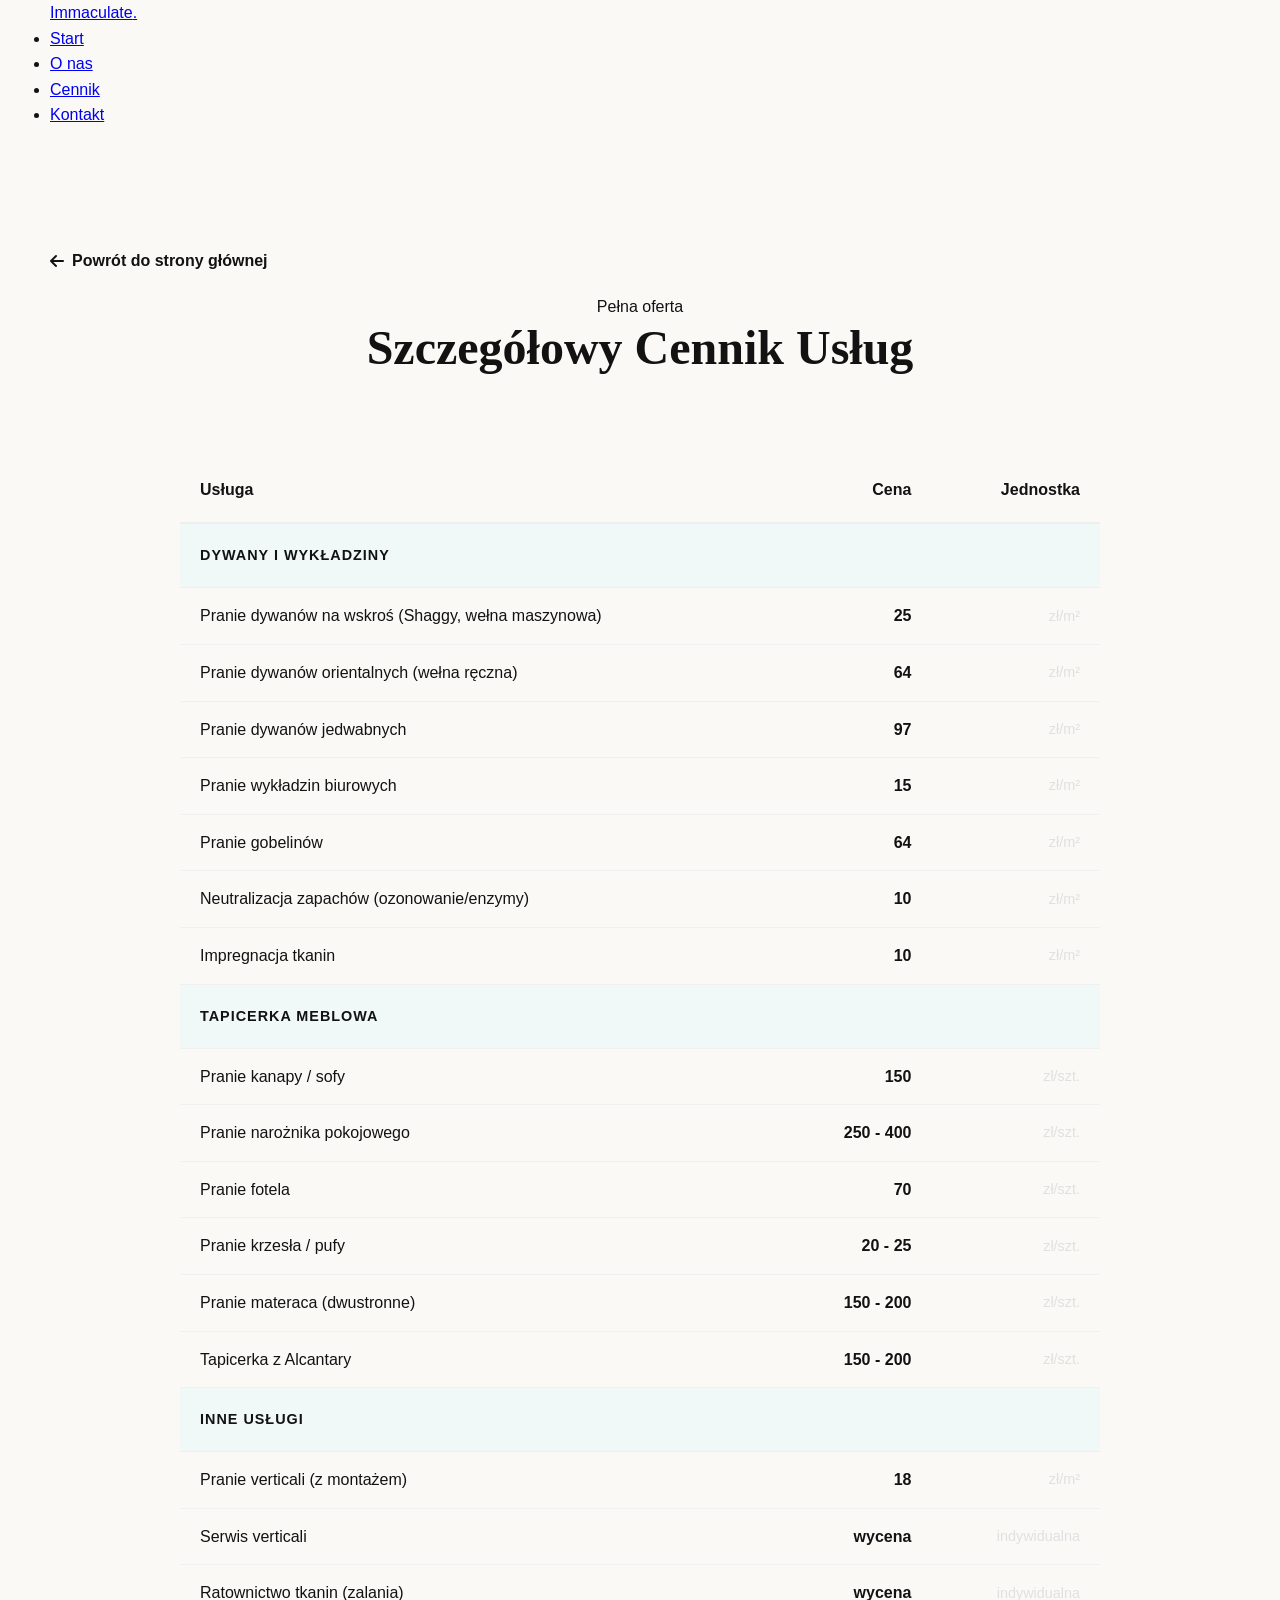
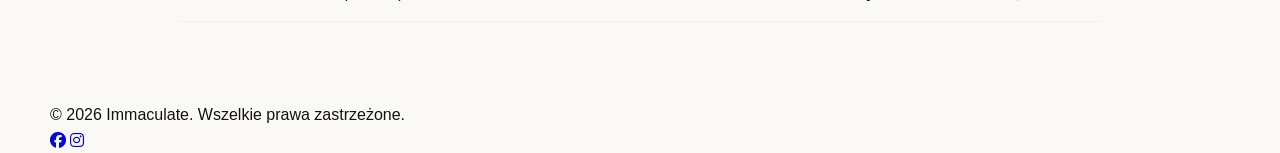
==== cennik.html @ 586873f5 "style: align detailed pricing page with develop3 aesthetic" ====
<!DOCTYPE html>
<html lang="pl">
<head>
    <meta charset="UTF-8">
    <meta name="viewport" content="width=device-width, initial-scale=1.0">
    <title>Szczegółowy Cennik | Immaculate</title>
    <link rel="preconnect" href="https://fonts.googleapis.com">
    <link rel="preconnect" href="https://fonts.gstatic.com" crossorigin>
    <link href="https://fonts.googleapis.com/css2?family=Inter:wght@300;400;600;700&display=swap" rel="stylesheet">
    <link rel="stylesheet" href="https://cdnjs.cloudflare.com/ajax/libs/font-awesome/6.4.0/css/all.min.css">
    <link rel="stylesheet" href="styles.css">
    <style>
        .pricing-page { padding-top: 120px; background: var(--light); min-height: 100vh; }
        .table-container { 
            background: var(--white); 
            border-radius: 20px; 
            padding: 40px; 
            margin: 40px auto; 
            box-shadow: var(--shadow);
            max-width: 1000px;
        }
        .price-table { width: 100%; border-collapse: collapse; }
        .price-table th { 
            text-align: left; 
            padding: 20px; 
            border-bottom: 2px solid #eee; 
            color: var(--secondary);
            font-weight: 700;
        }
        .price-table td { padding: 15px 20px; border-bottom: 1px solid #f0f0f0; }
        .category-row td { 
            background: #f0f9f8; 
            color: var(--primary); 
            font-weight: 700; 
            text-transform: uppercase; 
            letter-spacing: 1px;
            font-size: 0.9rem;
            padding: 20px;
        }
        .price-val { font-weight: 700; color: var(--secondary); text-align: right; }
        .price-unit { color: var(--text-light); font-size: 0.9rem; text-align: right; }
        
        .page-header { text-align: center; margin-bottom: 20px; }
        .back-link { 
            display: inline-flex; 
            align-items: center; 
            color: var(--primary); 
            text-decoration: none; 
            font-weight: 600; 
            margin-bottom: 20px;
            transition: var(--transition);
        }
        .back-link:hover { transform: translateX(-5px); }
        .back-link i { margin-right: 8px; }
    </style>
</head>
<body>
    <header>
        <nav class="navbar">
            <div class="container">
                <a href="index.html" class="logo">Immaculate<span>.</span></a>
                <ul class="nav-links">
                    <li><a href="index.html#home">Start</a></li>
                    <li><a href="index.html#about">O nas</a></li>
                    <li><a href="index.html#pricing">Cennik</a></li>
                    <li><a href="index.html#contact">Kontakt</a></li>
                </ul>
            </div>
        </nav>
    </header>

    <main class="pricing-page">
        <div class="container">
            <a href="index.html#pricing" class="back-link"><i class="fas fa-arrow-left"></i> Powrót do strony głównej</a>
            
            <div class="page-header">
                <span class="sub-title">Pełna oferta</span>
                <h2>Szczegółowy Cennik Usług</h2>
            </div>

            <div class="table-container">
                <table class="price-table">
                    <thead>
                        <tr>
                            <th>Usługa</th>
                            <th style="text-align: right;">Cena</th>
                            <th style="text-align: right;">Jednostka</th>
                        </tr>
                    </thead>
                    <tbody id="price-body">
                        <!-- Ładowane przez JS -->
                    </tbody>
                </table>
            </div>
        </div>
    </main>

    <footer>
        <div class="container">
            <p>&copy; 2026 Immaculate. Wszelkie prawa zastrzeżone.</p>
            <div class="socials">
                <a href="#"><i class="fab fa-facebook"></i></a>
                <a href="#"><i class="fab fa-instagram"></i></a>
            </div>
        </div>
    </footer>

    <script>
        async function loadPrices() {
            try {
                const response = await fetch('prices.txt');
                const data = await response.text();
                const lines = data.split('\n');
                const tbody = document.getElementById('price-body');
                
                lines.forEach(line => {
                    const trimmed = line.trim();
                    if (!trimmed) return;
                    
                    if (trimmed.startsWith('#')) {
                        const cat = trimmed.replace(/^#\s*(Kategorie:)?\s*/, '').trim();
                        const row = document.createElement('tr');
                        row.className = 'category-row';
                        row.innerHTML = `<td colspan="3">${cat}</td>`;
                        tbody.appendChild(row);
                    } else if (trimmed.includes('|')) {
                        const [service, price, unit] = trimmed.split('|').map(s => s.trim());
                        const row = document.createElement('tr');
                        row.innerHTML = `
                            <td>${service}</td>
                            <td class="price-val">${price}</td>
                            <td class="price-unit">${unit}</td>
                        `;
                        tbody.appendChild(row);
                    }
                });
            } catch (e) { console.error(e); }
        }
        document.addEventListener('DOMContentLoaded', loadPrices);
    </script>
</body>
</html>
---- styles.css ----
:root {
    --primary-dark: #121212;
    --accent-gold: #D4AF37;
    --accent-gold-hover: #F9E076;
    --cream: #FAF9F6;
    --text-light: #E0E0E0;
    --text-muted: #8E8E8E;
    --shadow-soft: 0 20px 40px rgba(0,0,0,0.2);
    --transition: all 0.5s cubic-bezier(0.4, 0, 0.2, 1);
}

* {
    margin: 0;
    padding: 0;
    box-sizing: border-box;
}

body {
    background-color: var(--cream);
    color: var(--primary-dark);
    font-family: 'Montserrat', sans-serif;
    line-height: 1.6;
    overflow-x: hidden;
}

h1, h2, h3, .brand-main, .section-tag {
    font-family: 'Cinzel', serif;
}

.container {
    max-width: 1400px;
    margin: 0 auto;
    padding: 0 50px;
}

/* Luxury Loader */
.luxury-loader {
    position: fixed;
    inset: 0;
    background: var(--primary-dark);
    z-index: 9999;
    display: flex;
    justify-content: center;
    align-items: center;
    transition: opacity 1s ease, visibility 1s;
}

.loader-content {
    text-align: center;
}

.loader-logo {
    color: var(--accent-gold);
    font-size: 2.5rem;
    margin-bottom: 20px;
    letter-spacing: 15px;
}

.loader-bar {
    width: 0;
    height: 1px;
    background: var(--accent-gold);
    animation: loading 1.5s forwards;
}

@keyframes loading {
    to { width: 100%; }
}

/* Header & Nav */
.main-header {
    position: fixed;
    top: 0;
    width: 100%;
    padding: 40px 0;
    z-index: 1000;
    transition: var(--transition);
}

.main-header.scrolled {
    padding: 20px 0;
    background: rgba(18, 18, 18, 0.95);
    backdrop-filter: blur(10px);
}

.main-header nav {
    display: flex;
    justify-content: space-between;
    align-items: center;
}

.brand {
    text-decoration: none;
    display: flex;
    flex-direction: column;
}

.brand-main {
    color: var(--accent-gold);
    font-size: 24px;
    font-weight: 700;
    letter-spacing: 2px;
}

.brand-main span {
    color: var(--text-light);
    margin: 0 5px;
}

.brand-sub {
    color: var(--text-muted);
    font-size: 10px;
    letter-spacing: 5px;
    text-transform: uppercase;
}

.nav-menu {
    display: flex;
    list-style: none;
    gap: 40px;
}

.nav-menu a {
    color: var(--text-light);
    text-decoration: none;
    font-size: 13px;
    text-transform: uppercase;
    letter-spacing: 2px;
    transition: var(--transition);
}

.nav-menu a:hover {
    color: var(--accent-gold);
}

/* Hero Luxury */
.hero-luxury {
    height: 100vh;
    display: flex;
    align-items: center;
    position: relative;
    overflow: hidden;
    background: var(--primary-dark);
}

.hero-video-bg {
    position: absolute;
    inset: 0;
    opacity: 0.4;
}

.hero-video-bg img {
    width: 100%;
    height: 100%;
    object-fit: cover;
}

.hero-content {
    position: relative;
    z-index: 2;
    color: var(--text-light);
}

.eyebrow {
    display: block;
    color: var(--accent-gold);
    text-transform: uppercase;
    letter-spacing: 6px;
    font-size: 12px;
    margin-bottom: 20px;
}

.hero-content h1 {
    font-size: clamp(40px, 8vw, 80px);
    line-height: 1.1;
    max-width: 900px;
    margin-bottom: 40px;
}

.hero-content p {
    font-size: 18px;
    max-width: 600px;
    color: var(--text-muted);
    margin-bottom: 50px;
}

.cta-group {
    display: flex;
    gap: 20px;
}

.btn {
    padding: 20px 40px;
    text-decoration: none;
    font-size: 12px;
    text-transform: uppercase;
    letter-spacing: 3px;
    font-weight: 600;
    transition: var(--transition);
    cursor: pointer;
}

.btn-luxury {
    background: var(--accent-gold);
    color: var(--primary-dark);
}

.btn-luxury:hover {
    background: var(--accent-gold-hover);
    transform: translateY(-5px);
}

.btn-ghost {
    border: 1px solid var(--text-light);
    color: var(--text-light);
}

.btn-ghost:hover {
    background: var(--text-light);
    color: var(--primary-dark);
}

/* Scroll Indicator */
.scroll-indicator {
    position: absolute;
    bottom: 50px;
    left: 50px;
    color: var(--text-muted);
    text-decoration: none;
    display: flex;
    flex-direction: column;
    align-items: center;
    gap: 15px;
}

.scroll-indicator .line {
    width: 1px;
    height: 80px;
    background: var(--accent-gold);
}

/* Legacy Section */
.legacy {
    padding: 150px 0;
}

.legacy-grid {
    display: grid;
    grid-template-columns: 1fr 1fr;
    gap: 100px;
    align-items: center;
}

.section-tag {
    color: var(--accent-gold);
    font-size: 14px;
    letter-spacing: 4px;
    display: block;
    margin-bottom: 20px;
}

h2 {
    font-size: 48px;
    margin-bottom: 30px;
    line-height: 1.2;
}

.signature {
    margin-top: 50px;
    display: flex;
    flex-direction: column;
}

.sign-text {
    font-family: 'Cinzel', serif;
    font-size: 24px;
    color: var(--accent-gold);
}

.sign-title {
    font-size: 12px;
    text-transform: uppercase;
    letter-spacing: 3px;
    color: var(--text-muted);
}

.visual-container {
    position: relative;
}

.visual-container img {
    width: 100%;
    border-radius: 2px;
}

.experience-year {
    position: absolute;
    bottom: -30px;
    right: -30px;
    background: var(--primary-dark);
    color: var(--accent-gold);
    padding: 40px;
    font-family: 'Cinzel', serif;
    font-size: 20px;
}

/* Atelier Section */
.atelier {
    background: var(--primary-dark);
    color: var(--text-light);
    padding: 150px 0;
}

.section-header-luxury {
    text-align: center;
    margin-bottom: 100px;
}

.section-header-luxury h2 {
    color: var(--text-light);
}

.services-luxury-grid {
    display: grid;
    grid-template-columns: repeat(auto-fit, minmax(300px, 1fr));
    gap: 50px;
}

.service-item {
    padding: 60px 40px;
    background: #1a1a1a;
    border: 1px solid rgba(212, 175, 55, 0.1);
    transition: var(--transition);
}

.service-item:hover {
    border-color: var(--accent-gold);
    transform: translateY(-15px);
}

.s-icon {
    font-size: 30px;
    color: var(--accent-gold);
    margin-bottom: 30px;
}

.service-item h3 {
    font-size: 22px;
    margin-bottom: 20px;
}

.service-item p {
    color: var(--text-muted);
    font-size: 15px;
}

/* Investment Section */
.investment {
    padding: 150px 0;
    background: var(--cream);
}

.investment-card {
    background: white;
    max-width: 900px;
    margin: 0 auto;
    padding: 100px;
    box-shadow: var(--shadow-soft);
}

.card-header {
    text-align: center;
    margin-bottom: 60px;
}

.investment-list {
    margin-bottom: 50px;
}

.list-item {
    display: flex;
    justify-content: space-between;
    padding: 25px 0;
    border-bottom: 1px solid #f0f0f0;
}

.list-item .value {
    color: var(--accent-gold);
    font-weight: 600;
}

.card-note {
    text-align: center;
    font-size: 12px;
    color: var(--text-muted);
}

/* Concierge Section */
.concierge {
    padding: 150px 0;
}

.concierge-wrapper {
    display: grid;
    grid-template-columns: 1fr 1.5fr;
    gap: 100px;
}

.contact-links {
    margin-top: 50px;
    display: flex;
    flex-direction: column;
    gap: 30px;
}

.c-link {
    text-decoration: none;
    color: var(--primary-dark);
    display: flex;
    align-items: center;
    gap: 20px;
    font-weight: 600;
}

.c-link i {
    color: var(--accent-gold);
}

.concierge-form {
    background: var(--primary-dark);
    padding: 80px;
    display: flex;
    flex-direction: column;
    gap: 30px;
}

.input-row {
    display: grid;
    grid-template-columns: 1fr 1fr;
    gap: 30px;
}

.concierge-form input, .concierge-form textarea {
    width: 100%;
    background: transparent;
    border: none;
    border-bottom: 1px solid rgba(255,255,255,0.1);
    padding: 15px 0;
    color: white;
    outline: none;
    font-family: inherit;
    transition: var(--transition);
}

.concierge-form input:focus, .concierge-form textarea:focus {
    border-color: var(--accent-gold);
}

/* Footer Luxury */
.footer-luxury {
    background: var(--primary-dark);
    color: var(--text-light);
    padding: 100px 0 50px;
}

.footer-top {
    display: flex;
    justify-content: space-between;
    align-items: center;
    padding-bottom: 50px;
    border-bottom: 1px solid rgba(255,255,255,0.05);
}

.footer-social a {
    color: var(--text-light);
    margin-left: 30px;
    font-size: 18px;
    transition: var(--transition);
}

.footer-social a:hover {
    color: var(--accent-gold);
}

.footer-bottom {
    padding-top: 50px;
    display: flex;
    justify-content: space-between;
    font-size: 12px;
    color: var(--text-muted);
}

.footer-legal a {
    color: var(--text-muted);
    text-decoration: none;
    margin-left: 20px;
}

/* Mobile Responsive */
@media (max-width: 992px) {
    .container { padding: 0 30px; }
    .legacy-grid, .concierge-wrapper { grid-template-columns: 1fr; gap: 60px; }
    .nav-menu { display: none; }
    .hero-content h1 { font-size: 50px; }
    .investment-card { padding: 50px; }
    .concierge-form { padding: 40px; }
    .input-row { grid-template-columns: 1fr; }
}
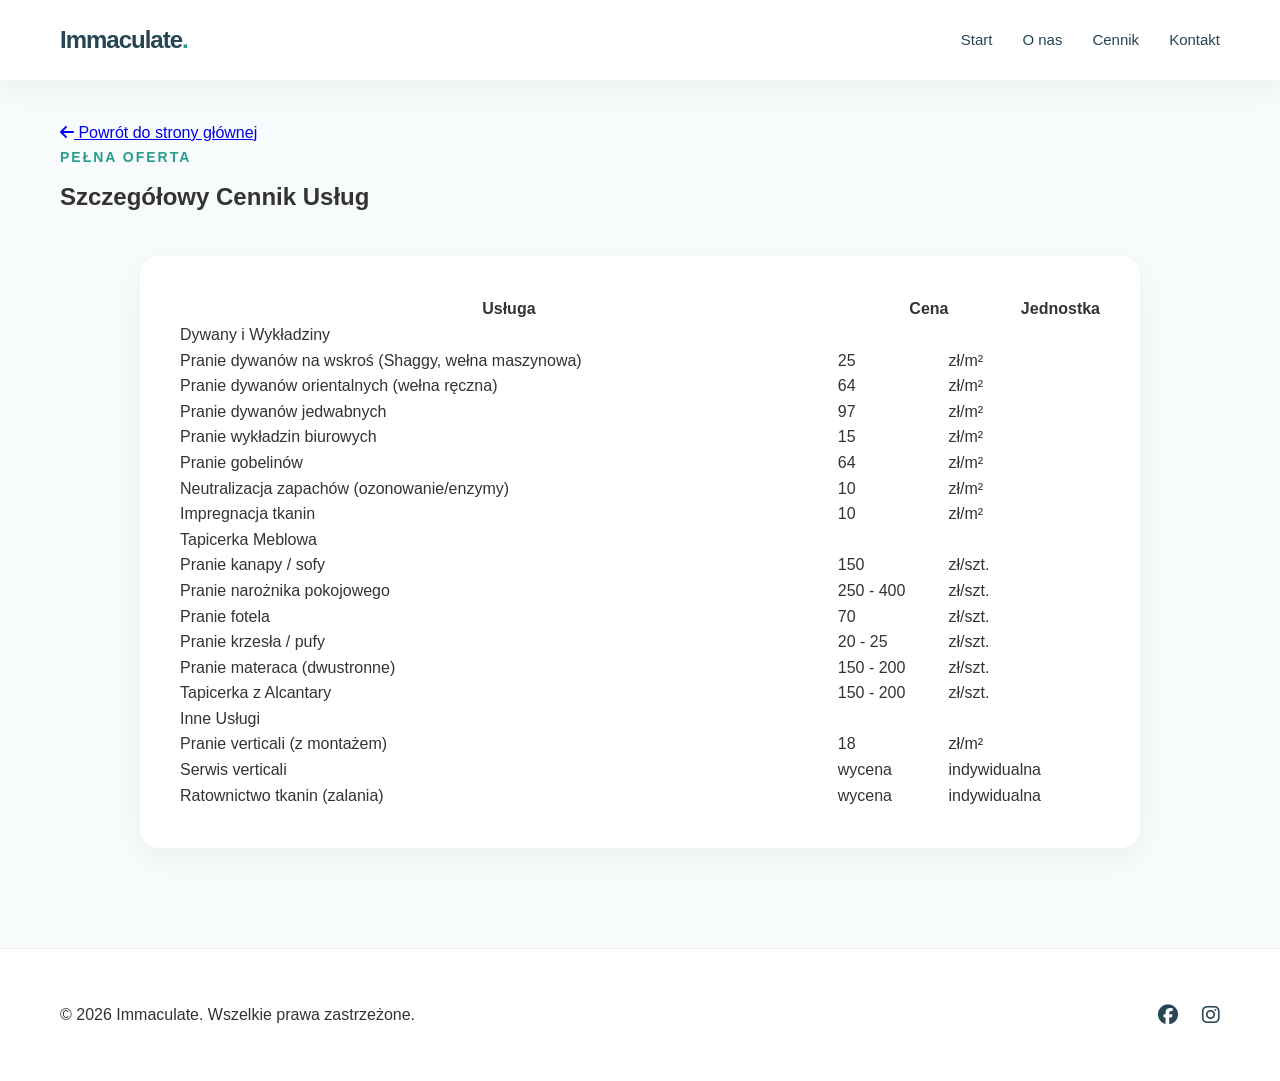
==== commit db68c393: "feat: improve responsiveness and mobile navigation" ====
--- a/cennik.html
+++ b/cennik.html
@@ -9,92 +9,77 @@
     <link href="https://fonts.googleapis.com/css2?family=Inter:wght@300;400;600;700&display=swap" rel="stylesheet">
     <link rel="stylesheet" href="https://cdnjs.cloudflare.com/ajax/libs/font-awesome/6.4.0/css/all.min.css">
     <link rel="stylesheet" href="styles.css">
-    <style>
-        .pricing-page { padding-top: 120px; background: var(--light); min-height: 100vh; }
-        .table-container { 
-            background: var(--white); 
-            border-radius: 20px; 
-            padding: 40px; 
-            margin: 40px auto; 
-            box-shadow: var(--shadow);
-            max-width: 1000px;
-        }
-        .price-table { width: 100%; border-collapse: collapse; }
-        .price-table th { 
-            text-align: left; 
-            padding: 20px; 
-            border-bottom: 2px solid #eee; 
-            color: var(--secondary);
-            font-weight: 700;
-        }
-        .price-table td { padding: 15px 20px; border-bottom: 1px solid #f0f0f0; }
-        .category-row td { 
-            background: #f0f9f8; 
-            color: var(--primary); 
-            font-weight: 700; 
-            text-transform: uppercase; 
-            letter-spacing: 1px;
-            font-size: 0.9rem;
-            padding: 20px;
-        }
-        .price-val { font-weight: 700; color: var(--secondary); text-align: right; }
-        .price-unit { color: var(--text-light); font-size: 0.9rem; text-align: right; }
-        
-        .page-header { text-align: center; margin-bottom: 20px; }
-        .back-link { 
-            display: inline-flex; 
-            align-items: center; 
-            color: var(--primary); 
-            text-decoration: none; 
-            font-weight: 600; 
-            margin-bottom: 20px;
-            transition: var(--transition);
-        }
-        .back-link:hover { transform: translateX(-5px); }
-        .back-link i { margin-right: 8px; }
-    </style>
-</head>
-<body>
-    <header>
-        <nav class="navbar">
+        <style>
+            .pricing-page { padding-top: 120px; background: var(--light); min-height: 100vh; padding-bottom: 60px; }
+            .table-container { 
+                background: var(--white); 
+                border-radius: 20px; 
+                padding: 40px; 
+                margin: 40px auto; 
+                box-shadow: var(--shadow);
+                max-width: 1000px;
+                overflow: hidden;
+            }
+            .table-responsive {
+                overflow-x: auto;
+                -webkit-overflow-scrolling: touch;
+            }
+            .price-table { width: 100%; border-collapse: collapse; min-width: 500px; }
+            
+            @media (max-width: 768px) {
+                .table-container { padding: 20px 15px; border-radius: 15px; }
+                .pricing-page { padding-top: 100px; }
+                .page-header h2 { font-size: 24px; }
+            }
+        </style>
+    </head>
+    <body>
+        <header>
+            <nav class="navbar">
+                <div class="container">
+                    <a href="index.html" class="logo">Immaculate<span>.</span></a>
+                    <ul class="nav-links">
+                        <li><a href="index.html#home">Start</a></li>
+                        <li><a href="index.html#about">O nas</a></li>
+                        <li><a href="index.html#pricing">Cennik</a></li>
+                        <li><a href="index.html#contact">Kontakt</a></li>
+                    </ul>
+                    <div class="burger">
+                        <div class="line1"></div>
+                        <div class="line2"></div>
+                        <div class="line3"></div>
+                    </div>
+                </div>
+            </nav>
+        </header>
+    
+        <main class="pricing-page">
             <div class="container">
-                <a href="index.html" class="logo">Immaculate<span>.</span></a>
-                <ul class="nav-links">
-                    <li><a href="index.html#home">Start</a></li>
-                    <li><a href="index.html#about">O nas</a></li>
-                    <li><a href="index.html#pricing">Cennik</a></li>
-                    <li><a href="index.html#contact">Kontakt</a></li>
-                </ul>
+                <a href="index.html#pricing" class="back-link"><i class="fas fa-arrow-left"></i> Powrót do strony głównej</a>
+                
+                <div class="page-header">
+                    <span class="sub-title">Pełna oferta</span>
+                    <h2>Szczegółowy Cennik Usług</h2>
+                </div>
+    
+                <div class="table-container">
+                    <div class="table-responsive">
+                        <table class="price-table">
+                            <thead>
+                                <tr>
+                                    <th>Usługa</th>
+                                    <th style="text-align: right;">Cena</th>
+                                    <th style="text-align: right;">Jednostka</th>
+                                </tr>
+                            </thead>
+                            <tbody id="price-body">
+                                <!-- Ładowane przez JS -->
+                            </tbody>
+                        </table>
+                    </div>
+                </div>
             </div>
-        </nav>
-    </header>
-
-    <main class="pricing-page">
-        <div class="container">
-            <a href="index.html#pricing" class="back-link"><i class="fas fa-arrow-left"></i> Powrót do strony głównej</a>
-            
-            <div class="page-header">
-                <span class="sub-title">Pełna oferta</span>
-                <h2>Szczegółowy Cennik Usług</h2>
-            </div>
-
-            <div class="table-container">
-                <table class="price-table">
-                    <thead>
-                        <tr>
-                            <th>Usługa</th>
-                            <th style="text-align: right;">Cena</th>
-                            <th style="text-align: right;">Jednostka</th>
-                        </tr>
-                    </thead>
-                    <tbody id="price-body">
-                        <!-- Ładowane przez JS -->
-                    </tbody>
-                </table>
-            </div>
-        </div>
-    </main>
-
+        </main>
     <footer>
         <div class="container">
             <p>&copy; 2026 Immaculate. Wszelkie prawa zastrzeżone.</p>
--- a/styles.css
+++ b/styles.css
@@ -1,12 +1,14 @@
 :root {
-    --primary-dark: #121212;
-    --accent-gold: #D4AF37;
-    --accent-gold-hover: #F9E076;
-    --cream: #FAF9F6;
-    --text-light: #E0E0E0;
-    --text-muted: #8E8E8E;
-    --shadow-soft: 0 20px 40px rgba(0,0,0,0.2);
-    --transition: all 0.5s cubic-bezier(0.4, 0, 0.2, 1);
+    --primary: #2A9D8F;
+    --primary-dark: #21867a;
+    --secondary: #264653;
+    --accent: #E9C46A;
+    --light: #f8fbfb;
+    --white: #ffffff;
+    --text: #333333;
+    --text-light: #666666;
+    --shadow: 0 10px 30px rgba(0,0,0,0.05);
+    --transition: all 0.3s ease;
 }
 
 * {
@@ -15,494 +17,477 @@
     box-sizing: border-box;
 }
 
+html {
+    scroll-behavior: smooth;
+}
+
 body {
-    background-color: var(--cream);
-    color: var(--primary-dark);
-    font-family: 'Montserrat', sans-serif;
+    font-family: 'Inter', sans-serif;
     line-height: 1.6;
+    color: var(--text);
+    background-color: var(--white);
     overflow-x: hidden;
 }
 
-h1, h2, h3, .brand-main, .section-tag {
-    font-family: 'Cinzel', serif;
-}
-
 .container {
-    max-width: 1400px;
+    max-width: 1200px;
     margin: 0 auto;
-    padding: 0 50px;
-}
-
-/* Luxury Loader */
-.luxury-loader {
+    padding: 0 20px;
+}
+
+/* Navbar */
+header {
+    background: var(--white);
+    box-shadow: var(--shadow);
     position: fixed;
-    inset: 0;
-    background: var(--primary-dark);
-    z-index: 9999;
-    display: flex;
-    justify-content: center;
-    align-items: center;
-    transition: opacity 1s ease, visibility 1s;
-}
-
-.loader-content {
-    text-align: center;
-}
-
-.loader-logo {
-    color: var(--accent-gold);
-    font-size: 2.5rem;
-    margin-bottom: 20px;
-    letter-spacing: 15px;
-}
-
-.loader-bar {
-    width: 0;
-    height: 1px;
-    background: var(--accent-gold);
-    animation: loading 1.5s forwards;
-}
-
-@keyframes loading {
-    to { width: 100%; }
-}
-
-/* Header & Nav */
-.main-header {
-    position: fixed;
+    width: 100%;
     top: 0;
+    z-index: 1000;
+}
+
+.navbar {
+    height: 80px;
+    display: flex;
+    align-items: center;
+}
+
+.navbar .container {
+    display: flex;
+    justify-content: space-between;
+    align-items: center;
     width: 100%;
-    padding: 40px 0;
-    z-index: 1000;
-    transition: var(--transition);
-}
-
-.main-header.scrolled {
-    padding: 20px 0;
-    background: rgba(18, 18, 18, 0.95);
-    backdrop-filter: blur(10px);
-}
-
-.main-header nav {
-    display: flex;
-    justify-content: space-between;
-    align-items: center;
-}
-
-.brand {
-    text-decoration: none;
-    display: flex;
-    flex-direction: column;
-}
-
-.brand-main {
-    color: var(--accent-gold);
+}
+
+.logo {
     font-size: 24px;
     font-weight: 700;
-    letter-spacing: 2px;
-}
-
-.brand-main span {
+    color: var(--secondary);
+    text-decoration: none;
+    letter-spacing: -1px;
+}
+
+.logo span {
+    color: var(--primary);
+}
+
+.nav-links {
+    display: flex;
+    list-style: none;
+}
+
+.nav-links li {
+    margin-left: 30px;
+}
+
+.nav-links a {
+    text-decoration: none;
+    color: var(--secondary);
+    font-weight: 500;
+    font-size: 15px;
+    transition: var(--transition);
+}
+
+.nav-links a:hover {
+    color: var(--primary);
+}
+
+.burger {
+    display: none;
+    cursor: pointer;
+}
+
+.burger div {
+    width: 25px;
+    height: 3px;
+    background-color: var(--secondary);
+    margin: 5px;
+    transition: all 0.3s ease;
+}
+
+/* Hero Section */
+.hero {
+    padding: 160px 0 100px;
+    background: linear-gradient(135deg, #f0f9f8 0%, #ffffff 100%);
+}
+
+.hero .container {
+    display: grid;
+    grid-template-columns: 1.2fr 1fr;
+    gap: 50px;
+    align-items: center;
+}
+
+.hero-content h1 {
+    font-size: 48px;
+    line-height: 1.2;
+    margin-bottom: 20px;
+    color: var(--secondary);
+}
+
+.hero-content p {
+    font-size: 18px;
     color: var(--text-light);
-    margin: 0 5px;
-}
-
-.brand-sub {
-    color: var(--text-muted);
-    font-size: 10px;
-    letter-spacing: 5px;
-    text-transform: uppercase;
-}
-
-.nav-menu {
-    display: flex;
-    list-style: none;
-    gap: 40px;
-}
-
-.nav-menu a {
-    color: var(--text-light);
+    margin-bottom: 35px;
+}
+
+.hero-btns {
+    display: flex;
+    gap: 15px;
+}
+
+.btn {
+    display: inline-block;
+    padding: 14px 30px;
+    border-radius: 50px;
     text-decoration: none;
-    font-size: 13px;
+    font-weight: 600;
+    font-size: 16px;
+    transition: var(--transition);
+    cursor: pointer;
+    border: none;
+}
+
+.btn-primary {
+    background: var(--primary);
+    color: var(--white);
+}
+
+.btn-primary:hover {
+    background: var(--primary-dark);
+    transform: translateY(-3px);
+    box-shadow: 0 5px 15px rgba(42, 157, 143, 0.3);
+}
+
+.btn-secondary {
+    background: var(--white);
+    color: var(--secondary);
+    border: 2px solid var(--secondary);
+}
+
+.btn-secondary:hover {
+    background: var(--secondary);
+    color: var(--white);
+}
+
+.hero-image img {
+    width: 100%;
+    border-radius: 20px;
+    box-shadow: 20px 20px 60px rgba(0,0,0,0.1);
+}
+
+/* Common Section Styles */
+section {
+    padding: 100px 0;
+}
+
+.sub-title {
+    display: block;
+    color: var(--primary);
+    font-weight: 700;
     text-transform: uppercase;
     letter-spacing: 2px;
+    font-size: 14px;
+    margin-bottom: 10px;
+}
+
+/* About Section */
+.about {
+    background: var(--white);
+}
+
+.about-grid {
+    display: grid;
+    grid-template-columns: 1.5fr 1fr;
+    gap: 80px;
+    align-items: center;
+}
+
+.about-text h2 {
+    font-size: 36px;
+    margin-bottom: 20px;
+    color: var(--secondary);
+}
+
+.features {
+    list-style: none;
+    margin-top: 30px;
+}
+
+.features li {
+    margin-bottom: 15px;
+    display: flex;
+    align-items: center;
+    font-weight: 500;
+}
+
+.features i {
+    color: var(--primary);
+    margin-right: 12px;
+    font-size: 18px;
+}
+
+.about-stats {
+    display: flex;
+    flex-direction: column;
+    gap: 20px;
+}
+
+.stat-card {
+    background: var(--light);
+    padding: 40px;
+    border-radius: 20px;
+    text-align: center;
+}
+
+.stat-card h3 {
+    font-size: 40px;
+    color: var(--primary);
+    margin-bottom: 5px;
+}
+
+/* Pricing Section */
+.pricing {
+    background: var(--light);
+}
+
+.section-header {
+    text-align: center;
+    margin-bottom: 60px;
+}
+
+.section-header h2 {
+    font-size: 36px;
+    color: var(--secondary);
+}
+
+.price-grid {
+    display: grid;
+    grid-template-columns: repeat(auto-fit, minmax(300px, 1fr));
+    gap: 30px;
+}
+
+.price-card {
+    background: var(--white);
+    padding: 50px 40px;
+    border-radius: 20px;
+    text-align: center;
     transition: var(--transition);
-}
-
-.nav-menu a:hover {
-    color: var(--accent-gold);
-}
-
-/* Hero Luxury */
-.hero-luxury {
-    height: 100vh;
-    display: flex;
-    align-items: center;
+    border: 1px solid rgba(0,0,0,0.05);
+}
+
+.price-card:hover {
+    transform: translateY(-10px);
+    box-shadow: var(--shadow);
+}
+
+.price-card i {
+    font-size: 40px;
+    color: var(--primary);
+    margin-bottom: 20px;
+}
+
+.price-card h3 {
+    margin-bottom: 15px;
+    color: var(--secondary);
+}
+
+.price-card .price {
+    font-size: 32px;
+    font-weight: 700;
+    color: var(--secondary);
+    margin-bottom: 25px;
+}
+
+.price-card .price span {
+    font-size: 16px;
+    font-weight: 400;
+    color: var(--text-light);
+}
+
+.price-card ul {
+    list-style: none;
+    color: var(--text-light);
+}
+
+.price-card li {
+    margin-bottom: 10px;
+}
+
+.price-card.featured {
+    border: 2px solid var(--primary);
     position: relative;
     overflow: hidden;
-    background: var(--primary-dark);
-}
-
-.hero-video-bg {
+}
+
+.price-card.featured::after {
+    content: "Polecane";
     position: absolute;
-    inset: 0;
-    opacity: 0.4;
-}
-
-.hero-video-bg img {
+    top: 20px;
+    right: -35px;
+    background: var(--primary);
+    color: var(--white);
+    padding: 5px 40px;
+    transform: rotate(45deg);
+    font-size: 12px;
+    font-weight: 700;
+}
+
+/* Contact Section */
+.contact-box {
+    display: grid;
+    grid-template-columns: 1fr 1.2fr;
+    background: var(--white);
+    border-radius: 30px;
+    overflow: hidden;
+    box-shadow: var(--shadow);
+}
+
+.contact-info {
+    background: var(--secondary);
+    color: var(--white);
+    padding: 60px;
+}
+
+.contact-info h2 {
+    margin-bottom: 20px;
+}
+
+.contact-details {
+    margin-top: 40px;
+}
+
+.contact-details .item {
+    display: flex;
+    align-items: center;
+    margin-bottom: 25px;
+}
+
+.contact-details i {
+    width: 40px;
+    height: 40px;
+    background: rgba(255,255,255,0.1);
+    display: flex;
+    align-items: center;
+    justify-content: center;
+    border-radius: 50%;
+    margin-right: 15px;
+    color: var(--primary);
+}
+
+.contact-form {
+    padding: 60px;
+}
+
+.contact-form input, 
+.contact-form textarea {
     width: 100%;
-    height: 100%;
-    object-fit: cover;
-}
-
-.hero-content {
-    position: relative;
-    z-index: 2;
-    color: var(--text-light);
-}
-
-.eyebrow {
-    display: block;
-    color: var(--accent-gold);
-    text-transform: uppercase;
-    letter-spacing: 6px;
-    font-size: 12px;
+    padding: 15px;
     margin-bottom: 20px;
-}
-
-.hero-content h1 {
-    font-size: clamp(40px, 8vw, 80px);
-    line-height: 1.1;
-    max-width: 900px;
-    margin-bottom: 40px;
-}
-
-.hero-content p {
-    font-size: 18px;
-    max-width: 600px;
-    color: var(--text-muted);
-    margin-bottom: 50px;
-}
-
-.cta-group {
-    display: flex;
-    gap: 20px;
-}
-
-.btn {
-    padding: 20px 40px;
-    text-decoration: none;
-    font-size: 12px;
-    text-transform: uppercase;
-    letter-spacing: 3px;
-    font-weight: 600;
+    border: 1px solid #ddd;
+    border-radius: 10px;
+    font-family: inherit;
+    outline: none;
+}
+
+.contact-form input:focus, 
+.contact-form textarea:focus {
+    border-color: var(--primary);
+}
+
+/* Footer */
+footer {
+    padding: 50px 0;
+    background: var(--white);
+    border-top: 1px solid #eee;
+}
+
+footer .container {
+    display: flex;
+    justify-content: space-between;
+    align-items: center;
+}
+
+.socials a {
+    color: var(--secondary);
+    font-size: 20px;
+    margin-left: 20px;
     transition: var(--transition);
-    cursor: pointer;
-}
-
-.btn-luxury {
-    background: var(--accent-gold);
-    color: var(--primary-dark);
-}
-
-.btn-luxury:hover {
-    background: var(--accent-gold-hover);
-    transform: translateY(-5px);
-}
-
-.btn-ghost {
-    border: 1px solid var(--text-light);
-    color: var(--text-light);
-}
-
-.btn-ghost:hover {
-    background: var(--text-light);
-    color: var(--primary-dark);
-}
-
-/* Scroll Indicator */
-.scroll-indicator {
-    position: absolute;
-    bottom: 50px;
-    left: 50px;
-    color: var(--text-muted);
-    text-decoration: none;
-    display: flex;
-    flex-direction: column;
-    align-items: center;
-    gap: 15px;
-}
-
-.scroll-indicator .line {
-    width: 1px;
-    height: 80px;
-    background: var(--accent-gold);
-}
-
-/* Legacy Section */
-.legacy {
-    padding: 150px 0;
-}
-
-.legacy-grid {
-    display: grid;
-    grid-template-columns: 1fr 1fr;
-    gap: 100px;
-    align-items: center;
-}
-
-.section-tag {
-    color: var(--accent-gold);
-    font-size: 14px;
-    letter-spacing: 4px;
-    display: block;
-    margin-bottom: 20px;
-}
-
-h2 {
-    font-size: 48px;
-    margin-bottom: 30px;
-    line-height: 1.2;
-}
-
-.signature {
-    margin-top: 50px;
-    display: flex;
-    flex-direction: column;
-}
-
-.sign-text {
-    font-family: 'Cinzel', serif;
-    font-size: 24px;
-    color: var(--accent-gold);
-}
-
-.sign-title {
-    font-size: 12px;
-    text-transform: uppercase;
-    letter-spacing: 3px;
-    color: var(--text-muted);
-}
-
-.visual-container {
-    position: relative;
-}
-
-.visual-container img {
-    width: 100%;
-    border-radius: 2px;
-}
-
-.experience-year {
-    position: absolute;
-    bottom: -30px;
-    right: -30px;
-    background: var(--primary-dark);
-    color: var(--accent-gold);
-    padding: 40px;
-    font-family: 'Cinzel', serif;
-    font-size: 20px;
-}
-
-/* Atelier Section */
-.atelier {
-    background: var(--primary-dark);
-    color: var(--text-light);
-    padding: 150px 0;
-}
-
-.section-header-luxury {
-    text-align: center;
-    margin-bottom: 100px;
-}
-
-.section-header-luxury h2 {
-    color: var(--text-light);
-}
-
-.services-luxury-grid {
-    display: grid;
-    grid-template-columns: repeat(auto-fit, minmax(300px, 1fr));
-    gap: 50px;
-}
-
-.service-item {
-    padding: 60px 40px;
-    background: #1a1a1a;
-    border: 1px solid rgba(212, 175, 55, 0.1);
-    transition: var(--transition);
-}
-
-.service-item:hover {
-    border-color: var(--accent-gold);
-    transform: translateY(-15px);
-}
-
-.s-icon {
-    font-size: 30px;
-    color: var(--accent-gold);
-    margin-bottom: 30px;
-}
-
-.service-item h3 {
-    font-size: 22px;
-    margin-bottom: 20px;
-}
-
-.service-item p {
-    color: var(--text-muted);
-    font-size: 15px;
-}
-
-/* Investment Section */
-.investment {
-    padding: 150px 0;
-    background: var(--cream);
-}
-
-.investment-card {
-    background: white;
-    max-width: 900px;
-    margin: 0 auto;
-    padding: 100px;
-    box-shadow: var(--shadow-soft);
-}
-
-.card-header {
-    text-align: center;
-    margin-bottom: 60px;
-}
-
-.investment-list {
-    margin-bottom: 50px;
-}
-
-.list-item {
-    display: flex;
-    justify-content: space-between;
-    padding: 25px 0;
-    border-bottom: 1px solid #f0f0f0;
-}
-
-.list-item .value {
-    color: var(--accent-gold);
-    font-weight: 600;
-}
-
-.card-note {
-    text-align: center;
-    font-size: 12px;
-    color: var(--text-muted);
-}
-
-/* Concierge Section */
-.concierge {
-    padding: 150px 0;
-}
-
-.concierge-wrapper {
-    display: grid;
-    grid-template-columns: 1fr 1.5fr;
-    gap: 100px;
-}
-
-.contact-links {
-    margin-top: 50px;
-    display: flex;
-    flex-direction: column;
-    gap: 30px;
-}
-
-.c-link {
-    text-decoration: none;
-    color: var(--primary-dark);
-    display: flex;
-    align-items: center;
-    gap: 20px;
-    font-weight: 600;
-}
-
-.c-link i {
-    color: var(--accent-gold);
-}
-
-.concierge-form {
-    background: var(--primary-dark);
-    padding: 80px;
-    display: flex;
-    flex-direction: column;
-    gap: 30px;
-}
-
-.input-row {
-    display: grid;
-    grid-template-columns: 1fr 1fr;
-    gap: 30px;
-}
-
-.concierge-form input, .concierge-form textarea {
-    width: 100%;
-    background: transparent;
-    border: none;
-    border-bottom: 1px solid rgba(255,255,255,0.1);
-    padding: 15px 0;
-    color: white;
-    outline: none;
-    font-family: inherit;
-    transition: var(--transition);
-}
-
-.concierge-form input:focus, .concierge-form textarea:focus {
-    border-color: var(--accent-gold);
-}
-
-/* Footer Luxury */
-.footer-luxury {
-    background: var(--primary-dark);
-    color: var(--text-light);
-    padding: 100px 0 50px;
-}
-
-.footer-top {
-    display: flex;
-    justify-content: space-between;
-    align-items: center;
-    padding-bottom: 50px;
-    border-bottom: 1px solid rgba(255,255,255,0.05);
-}
-
-.footer-social a {
-    color: var(--text-light);
-    margin-left: 30px;
-    font-size: 18px;
-    transition: var(--transition);
-}
-
-.footer-social a:hover {
-    color: var(--accent-gold);
-}
-
-.footer-bottom {
-    padding-top: 50px;
-    display: flex;
-    justify-content: space-between;
-    font-size: 12px;
-    color: var(--text-muted);
-}
-
-.footer-legal a {
-    color: var(--text-muted);
-    text-decoration: none;
-    margin-left: 20px;
-}
-
-/* Mobile Responsive */
+}
+
+.socials a:hover {
+    color: var(--primary);
+}
+
+/* Responsive */
 @media (max-width: 992px) {
-    .container { padding: 0 30px; }
-    .legacy-grid, .concierge-wrapper { grid-template-columns: 1fr; gap: 60px; }
-    .nav-menu { display: none; }
-    .hero-content h1 { font-size: 50px; }
-    .investment-card { padding: 50px; }
-    .concierge-form { padding: 40px; }
-    .input-row { grid-template-columns: 1fr; }
-}
+    .hero .container, 
+    .about-grid, 
+    .contact-box {
+        grid-template-columns: 1fr;
+    }
+    
+    .hero-image {
+        order: -1;
+    }
+    
+    .hero-content h1 {
+        font-size: 36px;
+    }
+    
+    .about-grid {
+        gap: 40px;
+    }
+}
+
+/* Burger Animation */
+.burger.toggle .line1 {
+    transform: rotate(-45deg) translate(-5px, 6px);
+}
+.burger.toggle .line2 {
+    opacity: 0;
+}
+.burger.toggle .line3 {
+    transform: rotate(45deg) translate(-5px, -6px);
+}
+
+/* Responsive Utilities */
+@media (max-width: 1200px) {
+    .container { max-width: 95%; }
+}
+
+@media (max-width: 992px) {
+    .hero { padding: 120px 0 60px; }
+    .hero-content h1 { font-size: 38px; }
+    .about-grid { gap: 40px; }
+    .contact-box { grid-template-columns: 1fr; }
+}
+
+@media (max-width: 768px) {
+    .hero-content { text-align: center; }
+    .hero-btns { justify-content: center; }
+    .section-header h2 { font-size: 28px; }
+    .about-text h2 { font-size: 28px; }
+    .stat-card { padding: 30px 20px; }
+    .contact-info, .contact-form { padding: 30px 20px; }
+    
+    .nav-links {
+        position: fixed;
+        right: -100%;
+        top: 80px;
+        flex-direction: column;
+        background: var(--white);
+        width: 100%;
+        height: calc(100vh - 80px);
+        text-align: center;
+        transition: 0.5s;
+        box-shadow: 0 10px 10px rgba(0,0,0,0.05);
+        padding: 40px 0;
+        z-index: 999;
+    }
+}
+
+@media (max-width: 480px) {
+    .hero-content h1 { font-size: 32px; }
+    .btn { width: 100%; text-align: center; }
+    .hero-btns { flex-direction: column; }
+}
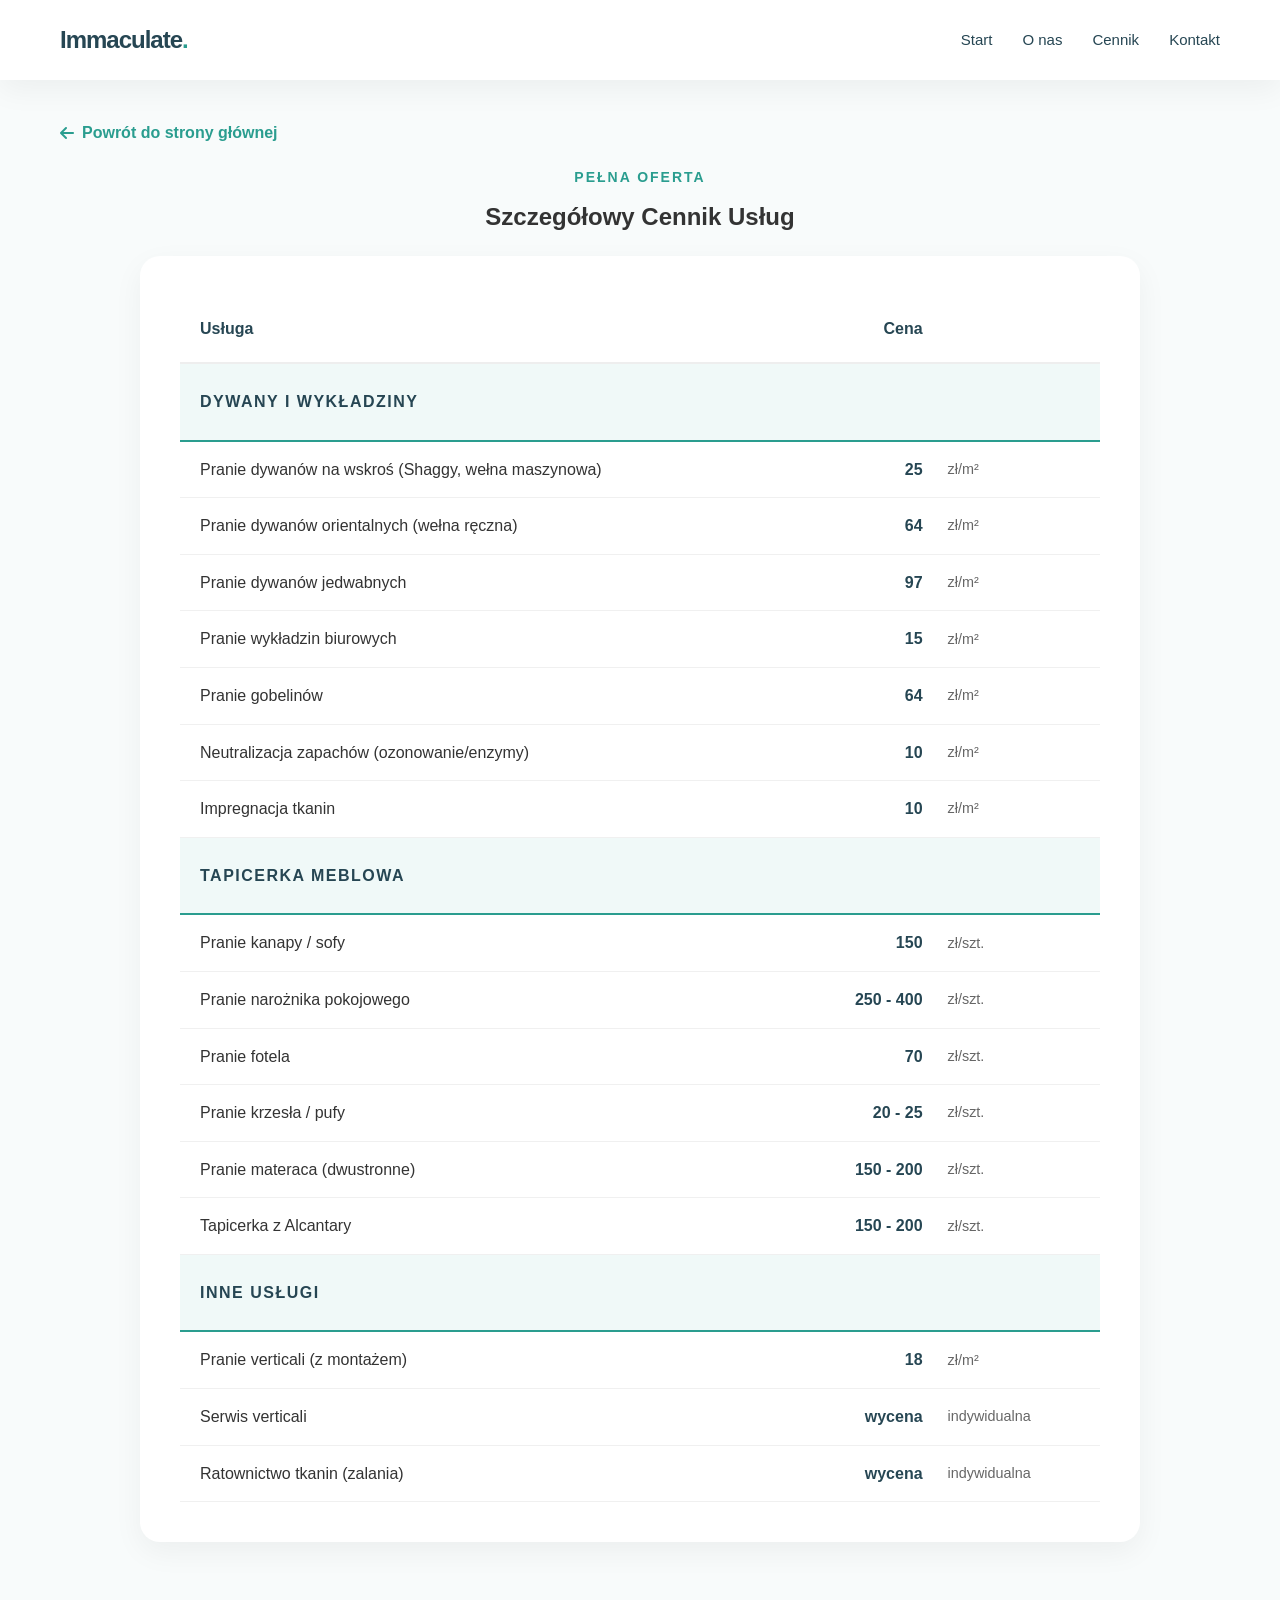
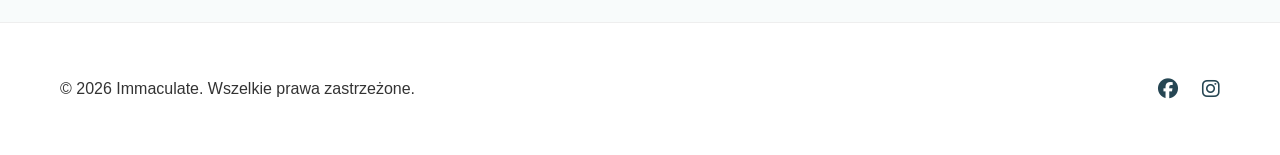
==== commit 4cb9f7aa: "feat: enhance detailed pricing with better alignment and mobile quick-nav" ====
--- a/cennik.html
+++ b/cennik.html
@@ -9,77 +9,147 @@
     <link href="https://fonts.googleapis.com/css2?family=Inter:wght@300;400;600;700&display=swap" rel="stylesheet">
     <link rel="stylesheet" href="https://cdnjs.cloudflare.com/ajax/libs/font-awesome/6.4.0/css/all.min.css">
     <link rel="stylesheet" href="styles.css">
-        <style>
-            .pricing-page { padding-top: 120px; background: var(--light); min-height: 100vh; padding-bottom: 60px; }
-            .table-container { 
-                background: var(--white); 
-                border-radius: 20px; 
-                padding: 40px; 
-                margin: 40px auto; 
-                box-shadow: var(--shadow);
-                max-width: 1000px;
-                overflow: hidden;
-            }
-            .table-responsive {
-                overflow-x: auto;
-                -webkit-overflow-scrolling: touch;
-            }
-            .price-table { width: 100%; border-collapse: collapse; min-width: 500px; }
+    <style>
+        .pricing-page { padding-top: 120px; background: var(--light); min-height: 100vh; padding-bottom: 60px; }
+        .table-container { 
+            background: var(--white); 
+            border-radius: 20px; 
+            padding: 40px; 
+            margin: 20px auto; 
+            box-shadow: var(--shadow);
+            max-width: 1000px;
+            overflow: hidden;
+        }
+        .table-responsive {
+            overflow-x: auto;
+            -webkit-overflow-scrolling: touch;
+        }
+        .price-table { width: 100%; border-collapse: collapse; min-width: 500px; }
+        .price-table th { 
+            text-align: left; 
+            padding: 20px; 
+            border-bottom: 2px solid #eee; 
+            color: var(--secondary);
+            font-weight: 700;
+        }
+        .price-table td { padding: 15px 20px; border-bottom: 1px solid #f0f0f0; }
+        
+        .category-row td { 
+            background: #f0f9f8; 
+            color: var(--secondary); 
+            font-weight: 800; 
+            text-transform: uppercase; 
+            letter-spacing: 1.5px;
+            font-size: 1rem;
+            padding: 25px 20px;
+            border-bottom: 2px solid var(--primary);
+        }
+        .price-val { font-weight: 700; color: var(--secondary); text-align: right; width: 120px; }
+        .price-unit { color: var(--text-light); font-size: 0.9rem; text-align: left; padding-left: 5px !important; }
+        
+        .page-header { text-align: center; margin-bottom: 20px; }
+        .back-link { 
+            display: inline-flex; 
+            align-items: center; 
+            color: var(--primary); 
+            text-decoration: none; 
+            font-weight: 600; 
+            margin-bottom: 20px;
+            transition: var(--transition);
+        }
+        .back-link:hover { transform: translateX(-5px); }
+        .back-link i { margin-right: 8px; }
+
+        /* Quick Nav for Mobile */
+        .quick-nav {
+            display: none;
+            position: sticky;
+            top: 80px;
+            background: var(--white);
+            padding: 15px;
+            z-index: 90;
+            overflow-x: auto;
+            white-space: nowrap;
+            border-bottom: 1px solid #eee;
+            margin: 0 -20px 20px -20px;
+            box-shadow: 0 4px 6px rgba(0,0,0,0.02);
+        }
+        .quick-nav a {
+            display: inline-block;
+            padding: 8px 18px;
+            margin-right: 10px;
+            background: var(--light);
+            color: var(--secondary);
+            text-decoration: none;
+            border-radius: 50px;
+            font-size: 0.85rem;
+            font-weight: 600;
+            border: 1px solid #eee;
+        }
+        .quick-nav a:hover { border-color: var(--primary); color: var(--primary); }
+
+        @media (max-width: 768px) {
+            .table-container { padding: 20px 15px; border-radius: 15px; }
+            .pricing-page { padding-top: 100px; }
+            .page-header h2 { font-size: 24px; }
+            .quick-nav { display: block; }
+            .price-val { width: 100px; }
+            .category-row td { font-size: 0.9rem; padding: 20px 15px; }
+        }
+    </style>
+</head>
+<body>
+    <header>
+        <nav class="navbar">
+            <div class="container">
+                <a href="index.html" class="logo">Immaculate<span>.</span></a>
+                <ul class="nav-links">
+                    <li><a href="index.html#home">Start</a></li>
+                    <li><a href="index.html#about">O nas</a></li>
+                    <li><a href="index.html#pricing">Cennik</a></li>
+                    <li><a href="index.html#contact">Kontakt</a></li>
+                </ul>
+                <div class="burger">
+                    <div class="line1"></div>
+                    <div class="line2"></div>
+                    <div class="line3"></div>
+                </div>
+            </div>
+        </nav>
+    </header>
+
+    <main class="pricing-page">
+        <div class="container">
+            <a href="index.html#pricing" class="back-link"><i class="fas fa-arrow-left"></i> Powrót do strony głównej</a>
             
-            @media (max-width: 768px) {
-                .table-container { padding: 20px 15px; border-radius: 15px; }
-                .pricing-page { padding-top: 100px; }
-                .page-header h2 { font-size: 24px; }
-            }
-        </style>
-    </head>
-    <body>
-        <header>
-            <nav class="navbar">
-                <div class="container">
-                    <a href="index.html" class="logo">Immaculate<span>.</span></a>
-                    <ul class="nav-links">
-                        <li><a href="index.html#home">Start</a></li>
-                        <li><a href="index.html#about">O nas</a></li>
-                        <li><a href="index.html#pricing">Cennik</a></li>
-                        <li><a href="index.html#contact">Kontakt</a></li>
-                    </ul>
-                    <div class="burger">
-                        <div class="line1"></div>
-                        <div class="line2"></div>
-                        <div class="line3"></div>
-                    </div>
+            <div class="page-header">
+                <span class="sub-title">Pełna oferta</span>
+                <h2>Szczegółowy Cennik Usług</h2>
+            </div>
+
+            <nav class="quick-nav" id="quick-nav">
+                <!-- Generowane przez JS -->
+            </nav>
+
+            <div class="table-container">
+                <div class="table-responsive">
+                    <table class="price-table">
+                        <thead>
+                            <tr>
+                                <th>Usługa</th>
+                                <th style="text-align: right;">Cena</th>
+                                <th style="text-align: left; padding-left: 5px;"></th>
+                            </tr>
+                        </thead>
+                        <tbody id="price-body">
+                            <!-- Ładowane przez JS -->
+                        </tbody>
+                    </table>
                 </div>
-            </nav>
-        </header>
-    
-        <main class="pricing-page">
-            <div class="container">
-                <a href="index.html#pricing" class="back-link"><i class="fas fa-arrow-left"></i> Powrót do strony głównej</a>
-                
-                <div class="page-header">
-                    <span class="sub-title">Pełna oferta</span>
-                    <h2>Szczegółowy Cennik Usług</h2>
-                </div>
-    
-                <div class="table-container">
-                    <div class="table-responsive">
-                        <table class="price-table">
-                            <thead>
-                                <tr>
-                                    <th>Usługa</th>
-                                    <th style="text-align: right;">Cena</th>
-                                    <th style="text-align: right;">Jednostka</th>
-                                </tr>
-                            </thead>
-                            <tbody id="price-body">
-                                <!-- Ładowane przez JS -->
-                            </tbody>
-                        </table>
-                    </div>
-                </div>
-            </div>
-        </main>
+            </div>
+        </div>
+    </main>
+
     <footer>
         <div class="container">
             <p>&copy; 2026 Immaculate. Wszelkie prawa zastrzeżone.</p>
@@ -90,6 +160,7 @@
         </div>
     </footer>
 
+    <script src="script.js"></script>
     <script>
         async function loadPrices() {
             try {
@@ -97,17 +168,32 @@
                 const data = await response.text();
                 const lines = data.split('\n');
                 const tbody = document.getElementById('price-body');
+                const quickNav = document.getElementById('quick-nav');
                 
+                let catId = 0;
+
                 lines.forEach(line => {
                     const trimmed = line.trim();
                     if (!trimmed) return;
                     
                     if (trimmed.startsWith('#')) {
                         const cat = trimmed.replace(/^#\s*(Kategorie:)?\s*/, '').trim();
+                        catId++;
+                        const id = `cat-${catId}`;
+                        
+                        // Dodaj wiersz kategorii do tabeli
                         const row = document.createElement('tr');
                         row.className = 'category-row';
+                        row.id = id;
                         row.innerHTML = `<td colspan="3">${cat}</td>`;
                         tbody.appendChild(row);
+
+                        // Dodaj link do szybkiej nawigacji
+                        const link = document.createElement('a');
+                        link.href = `#${id}`;
+                        link.textContent = cat;
+                        quickNav.appendChild(link);
+
                     } else if (trimmed.includes('|')) {
                         const [service, price, unit] = trimmed.split('|').map(s => s.trim());
                         const row = document.createElement('tr');
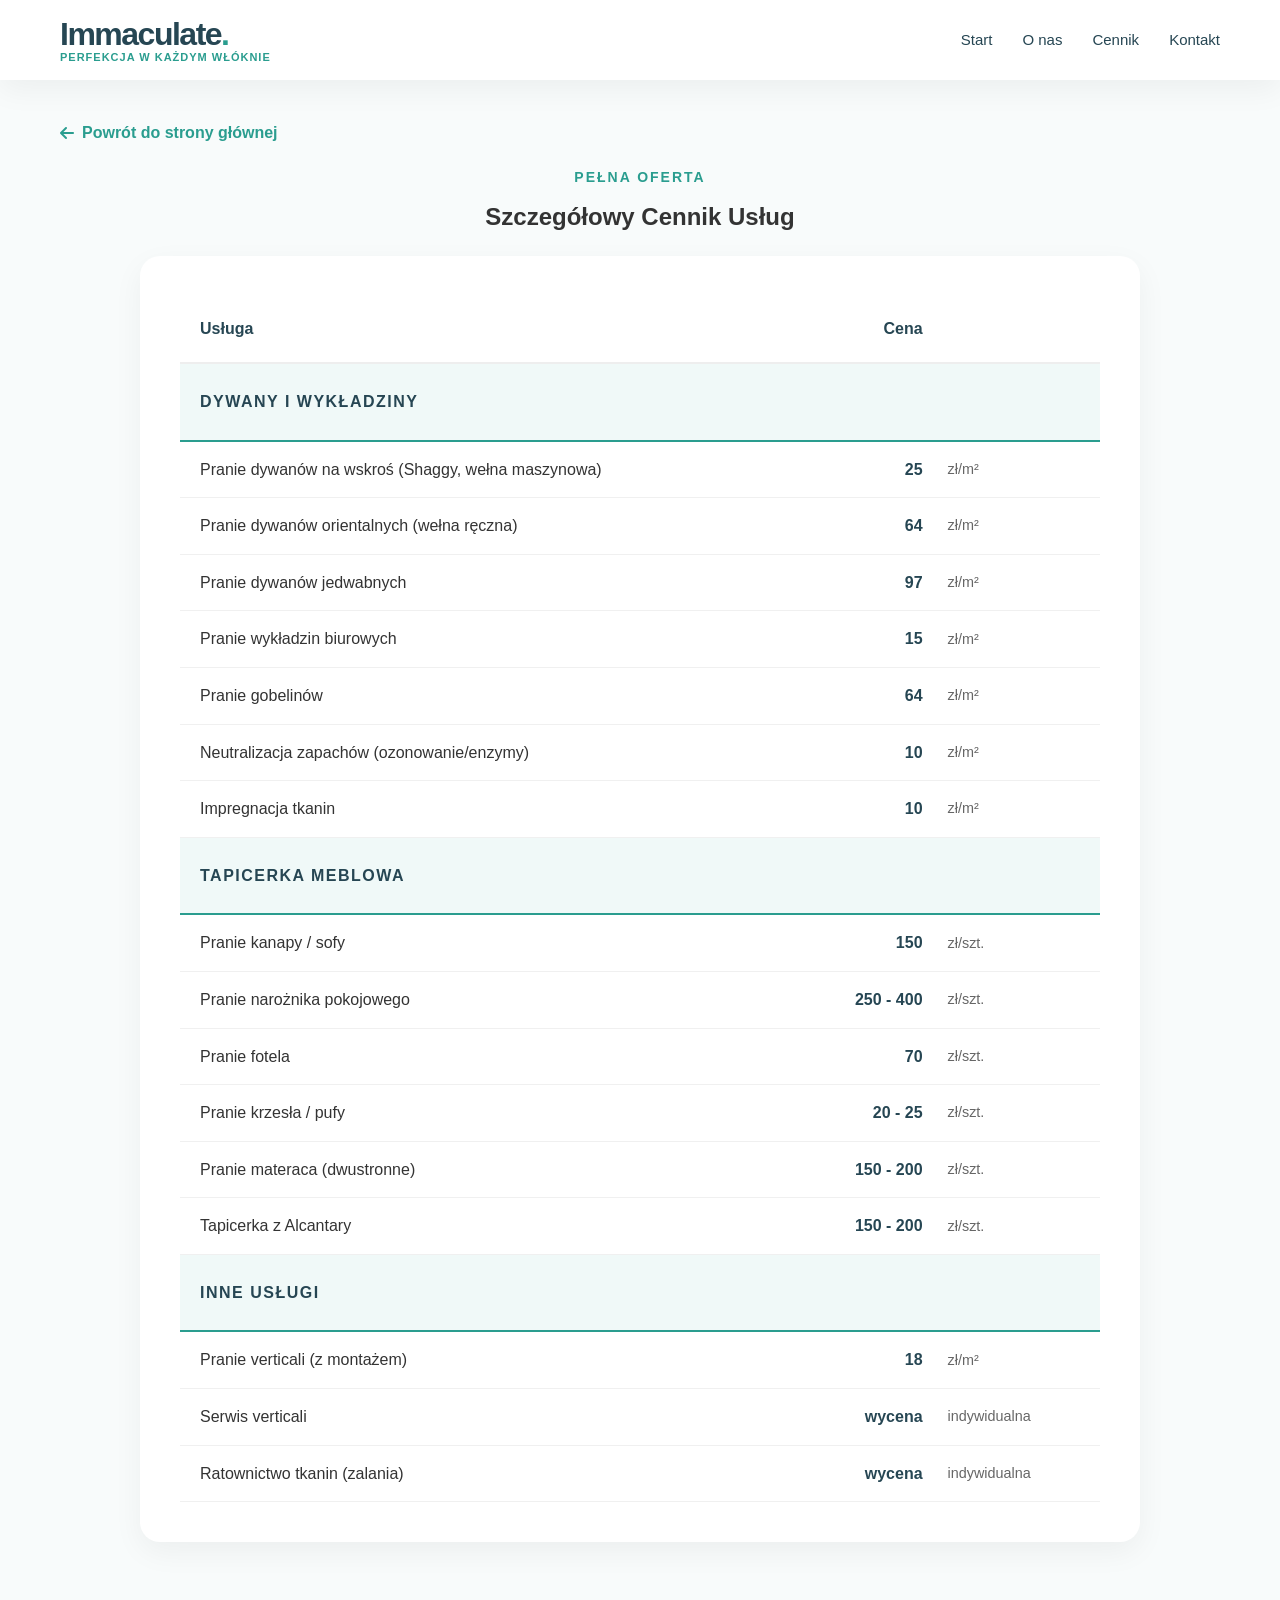
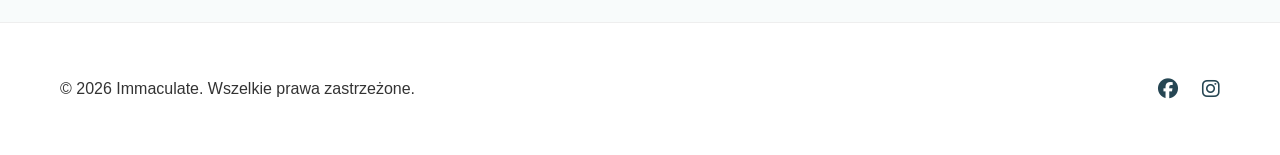
==== commit bebded1f: "style: increase brand font size and add tagline to header" ====
--- a/cennik.html
+++ b/cennik.html
@@ -102,7 +102,10 @@
     <header>
         <nav class="navbar">
             <div class="container">
-                <a href="index.html" class="logo">Immaculate<span>.</span></a>
+                <a href="index.html" class="logo">
+                    <span class="brand-name">Immaculate<span>.</span></span>
+                    <span class="tagline">Perfekcja w każdym włóknie</span>
+                </a>
                 <ul class="nav-links">
                     <li><a href="index.html#home">Start</a></li>
                     <li><a href="index.html#about">O nas</a></li>
--- a/styles.css
+++ b/styles.css
@@ -59,15 +59,30 @@
 }
 
 .logo {
-    font-size: 24px;
-    font-weight: 700;
-    color: var(--secondary);
+    display: flex;
+    flex-direction: column;
     text-decoration: none;
-    letter-spacing: -1px;
-}
-
-.logo span {
-    color: var(--primary);
+    line-height: 1;
+}
+
+.brand-name {
+    font-size: 32px;
+    font-weight: 800;
+    color: var(--secondary);
+    letter-spacing: -1.5px;
+}
+
+.brand-name span {
+    color: var(--primary);
+}
+
+.tagline {
+    font-size: 11px;
+    font-weight: 600;
+    color: var(--primary);
+    text-transform: uppercase;
+    letter-spacing: 1px;
+    margin-top: 2px;
 }
 
 .nav-links {
@@ -463,6 +478,8 @@
 }
 
 @media (max-width: 768px) {
+    .brand-name { font-size: 26px; }
+    .tagline { font-size: 9px; }
     .hero-content { text-align: center; }
     .hero-btns { justify-content: center; }
     .section-header h2 { font-size: 28px; }
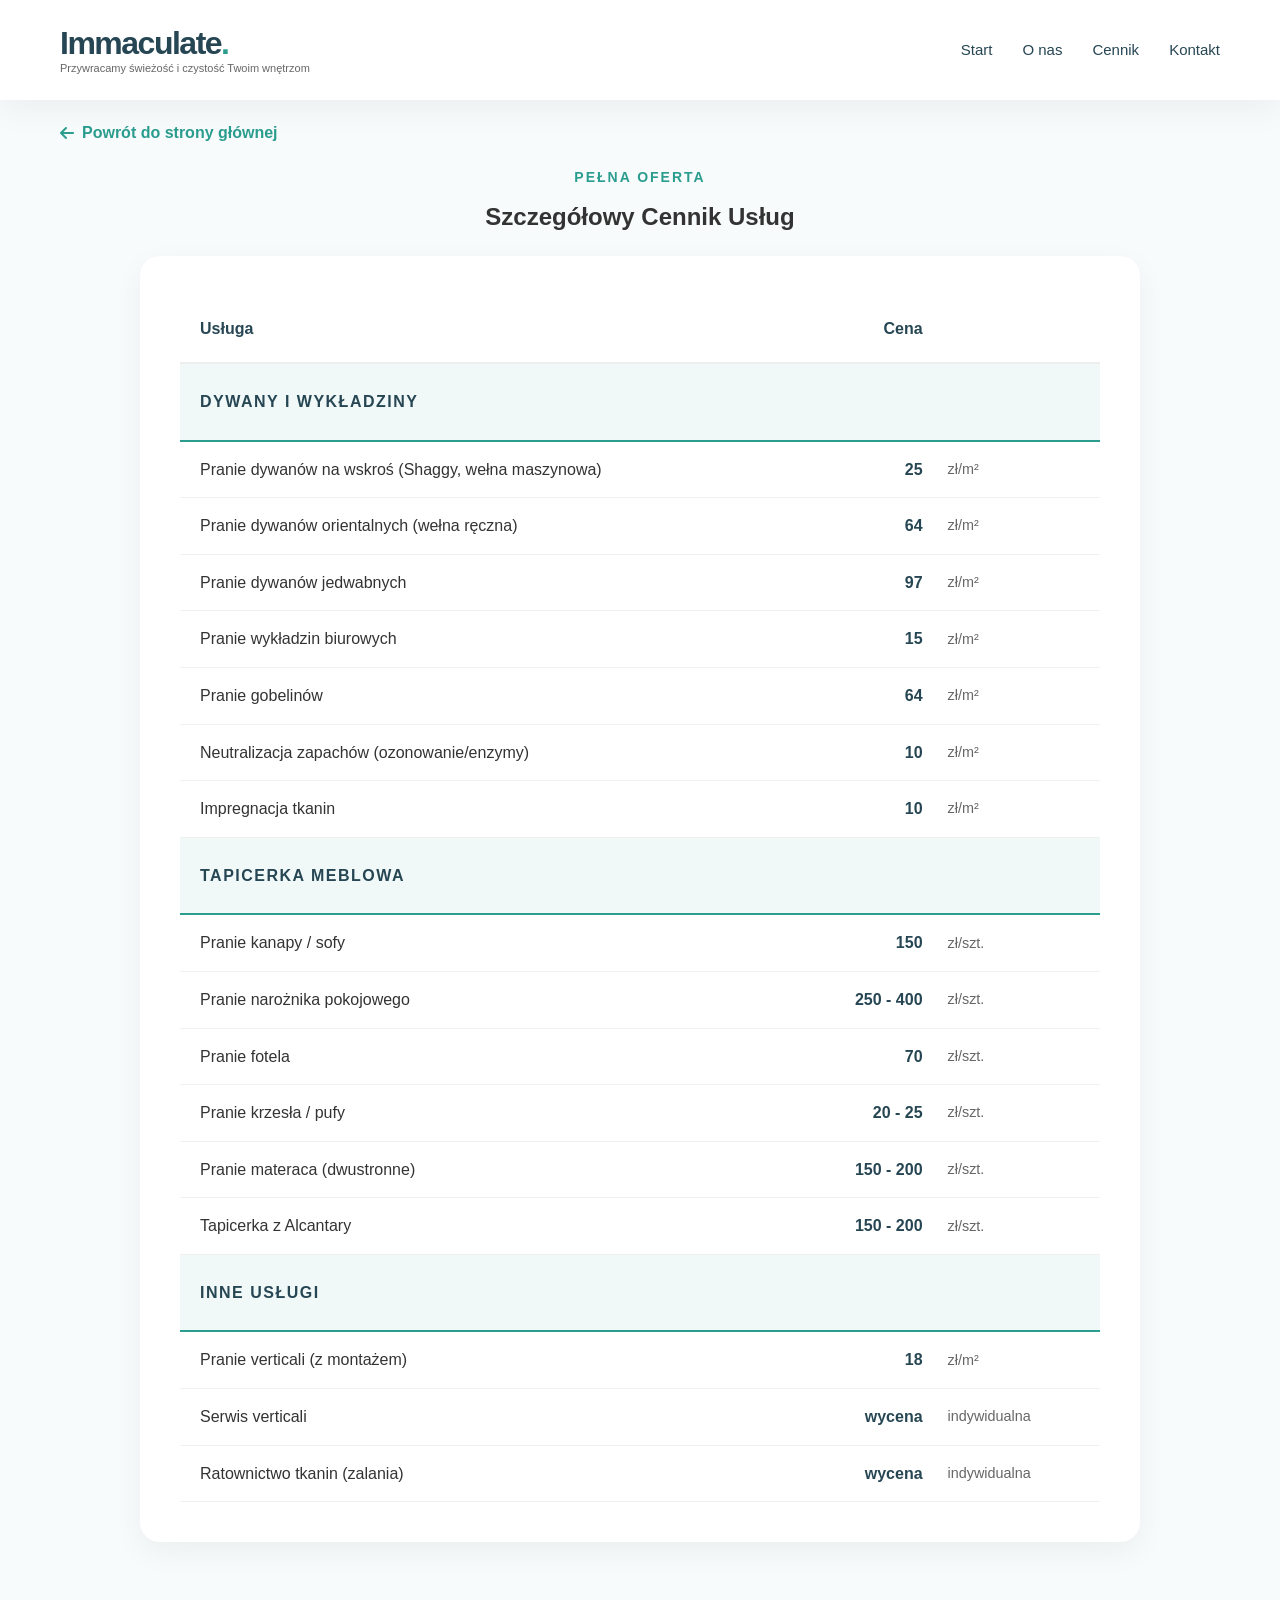
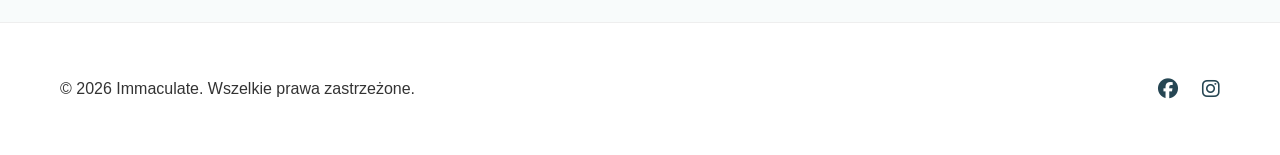
==== commit b86dbf05: "style: fix logo layout and update slogan" ====
--- a/cennik.html
+++ b/cennik.html
@@ -64,7 +64,7 @@
         .quick-nav {
             display: none;
             position: sticky;
-            top: 80px;
+            top: 100px;
             background: var(--white);
             padding: 15px;
             z-index: 90;
@@ -104,7 +104,7 @@
             <div class="container">
                 <a href="index.html" class="logo">
                     <span class="brand-name">Immaculate<span>.</span></span>
-                    <span class="tagline">Perfekcja w każdym włóknie</span>
+                    <span class="tagline">Przywracamy świeżość i czystość Twoim wnętrzom</span>
                 </a>
                 <ul class="nav-links">
                     <li><a href="index.html#home">Start</a></li>
--- a/styles.css
+++ b/styles.css
@@ -46,7 +46,7 @@
 }
 
 .navbar {
-    height: 80px;
+    height: 100px;
     display: flex;
     align-items: center;
 }
@@ -78,11 +78,10 @@
 
 .tagline {
     font-size: 11px;
-    font-weight: 600;
-    color: var(--primary);
-    text-transform: uppercase;
-    letter-spacing: 1px;
-    margin-top: 2px;
+    font-weight: 500;
+    color: var(--text-light);
+    margin-top: 4px;
+    letter-spacing: 0;
 }
 
 .nav-links {
@@ -490,11 +489,11 @@
     .nav-links {
         position: fixed;
         right: -100%;
-        top: 80px;
+        top: 100px;
         flex-direction: column;
         background: var(--white);
         width: 100%;
-        height: calc(100vh - 80px);
+        height: calc(100vh - 100px);
         text-align: center;
         transition: 0.5s;
         box-shadow: 0 10px 10px rgba(0,0,0,0.05);
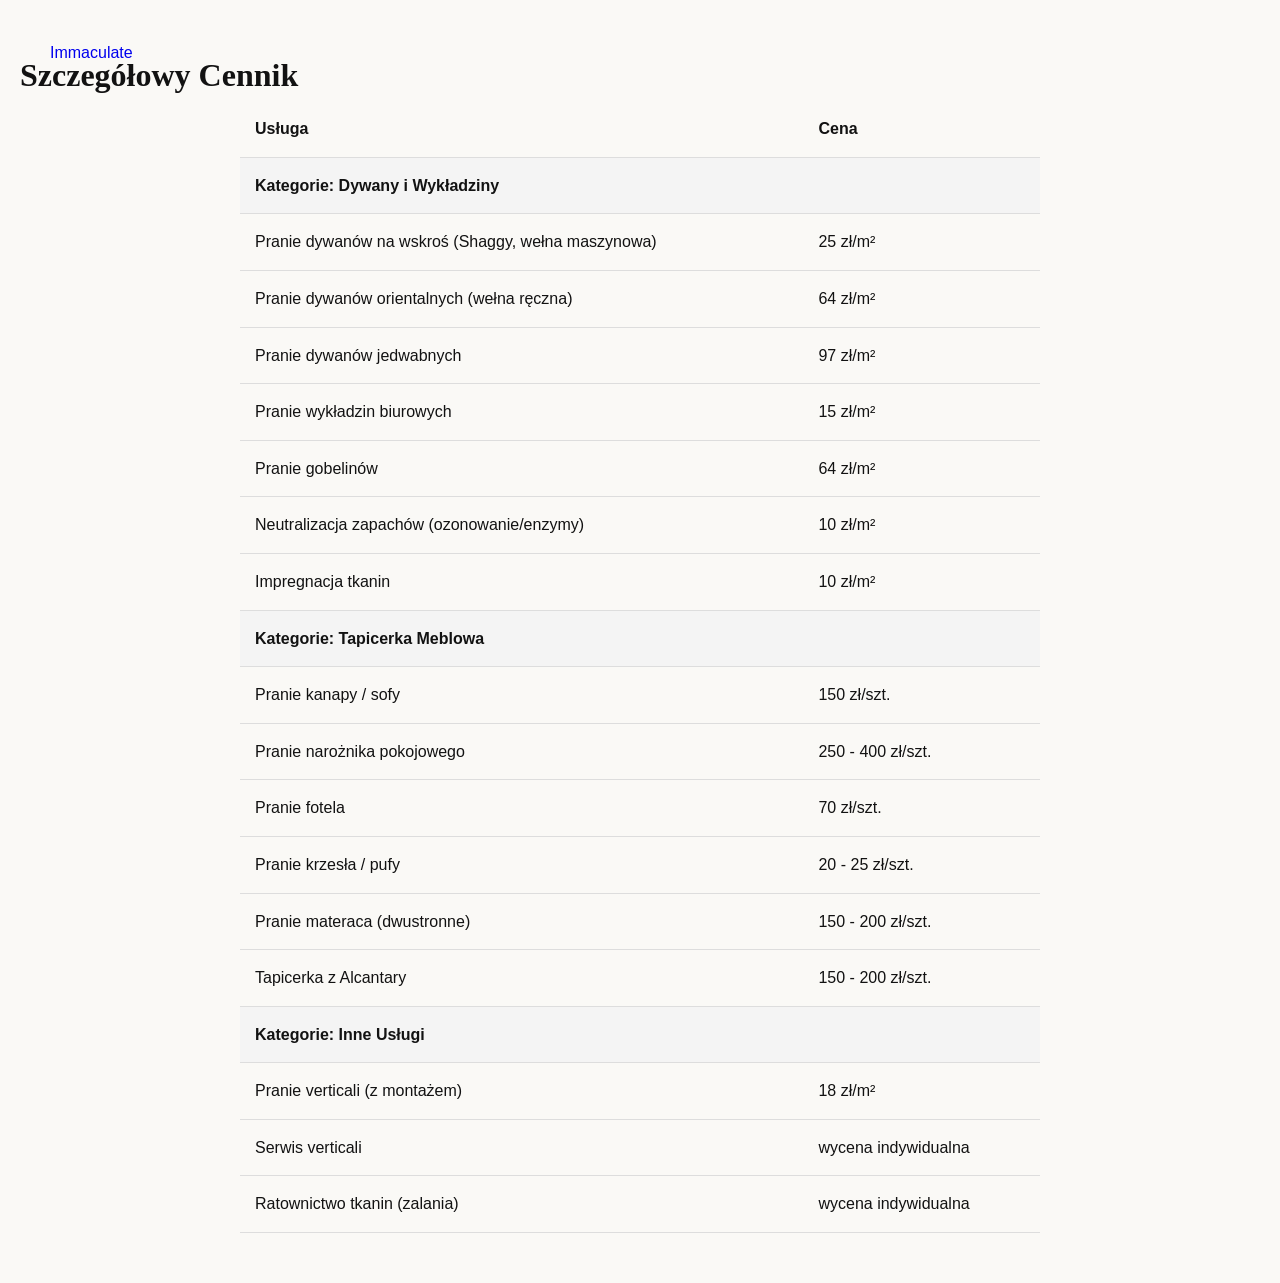
==== commit e1e0ed38: "Add detailed pricing page and improve mobile responsiveness" ====
--- a/cennik.html
+++ b/cennik.html
@@ -3,214 +3,60 @@
 <head>
     <meta charset="UTF-8">
     <meta name="viewport" content="width=device-width, initial-scale=1.0">
-    <title>Szczegółowy Cennik | Immaculate</title>
-    <link rel="preconnect" href="https://fonts.googleapis.com">
-    <link rel="preconnect" href="https://fonts.gstatic.com" crossorigin>
-    <link href="https://fonts.googleapis.com/css2?family=Inter:wght@300;400;600;700&display=swap" rel="stylesheet">
-    <link rel="stylesheet" href="https://cdnjs.cloudflare.com/ajax/libs/font-awesome/6.4.0/css/all.min.css">
+    <title>Cennik | Immaculate</title>
     <link rel="stylesheet" href="styles.css">
     <style>
-        .pricing-page { padding-top: 120px; background: var(--light); min-height: 100vh; padding-bottom: 60px; }
-        .table-container { 
-            background: var(--white); 
-            border-radius: 20px; 
-            padding: 40px; 
-            margin: 20px auto; 
-            box-shadow: var(--shadow);
-            max-width: 1000px;
-            overflow: hidden;
-        }
-        .table-responsive {
-            overflow-x: auto;
-            -webkit-overflow-scrolling: touch;
-        }
-        .price-table { width: 100%; border-collapse: collapse; min-width: 500px; }
-        .price-table th { 
-            text-align: left; 
-            padding: 20px; 
-            border-bottom: 2px solid #eee; 
-            color: var(--secondary);
-            font-weight: 700;
-        }
-        .price-table td { padding: 15px 20px; border-bottom: 1px solid #f0f0f0; }
-        
-        .category-row td { 
-            background: #f0f9f8; 
-            color: var(--secondary); 
-            font-weight: 800; 
-            text-transform: uppercase; 
-            letter-spacing: 1.5px;
-            font-size: 1rem;
-            padding: 25px 20px;
-            border-bottom: 2px solid var(--primary);
-        }
-        .price-val { font-weight: 700; color: var(--secondary); text-align: right; width: 120px; }
-        .price-unit { color: var(--text-light); font-size: 0.9rem; text-align: left; padding-left: 5px !important; }
-        
-        .page-header { text-align: center; margin-bottom: 20px; }
-        .back-link { 
-            display: inline-flex; 
-            align-items: center; 
-            color: var(--primary); 
-            text-decoration: none; 
-            font-weight: 600; 
-            margin-bottom: 20px;
-            transition: var(--transition);
-        }
-        .back-link:hover { transform: translateX(-5px); }
-        .back-link i { margin-right: 8px; }
-
-        /* Quick Nav for Mobile */
-        .quick-nav {
-            display: none;
-            position: sticky;
-            top: 100px;
-            background: var(--white);
-            padding: 15px;
-            z-index: 90;
-            overflow-x: auto;
-            white-space: nowrap;
-            border-bottom: 1px solid #eee;
-            margin: 0 -20px 20px -20px;
-            box-shadow: 0 4px 6px rgba(0,0,0,0.02);
-        }
-        .quick-nav a {
-            display: inline-block;
-            padding: 8px 18px;
-            margin-right: 10px;
-            background: var(--light);
-            color: var(--secondary);
-            text-decoration: none;
-            border-radius: 50px;
-            font-size: 0.85rem;
-            font-weight: 600;
-            border: 1px solid #eee;
-        }
-        .quick-nav a:hover { border-color: var(--primary); color: var(--primary); }
-
-        @media (max-width: 768px) {
-            .table-container { padding: 20px 15px; border-radius: 15px; }
-            .pricing-page { padding-top: 100px; }
-            .page-header h2 { font-size: 24px; }
-            .quick-nav { display: block; }
-            .price-val { width: 100px; }
-            .category-row td { font-size: 0.9rem; padding: 20px 15px; }
-        }
+        .pricing-table-container { padding: 50px 20px; }
+        .pricing-table { width: 100%; max-width: 800px; margin: 0 auto; border-collapse: collapse; }
+        .pricing-table th, .pricing-table td { padding: 15px; border-bottom: 1px solid #ddd; text-align: left; }
+        .pricing-category { background-color: #f4f4f4; font-weight: bold; }
     </style>
 </head>
 <body>
-    <header>
-        <nav class="navbar">
-            <div class="container">
-                <a href="index.html" class="logo">
-                    <span class="brand-name">Immaculate<span>.</span></span>
-                    <span class="tagline">Przywracamy świeżość i czystość Twoim wnętrzom</span>
-                </a>
-                <ul class="nav-links">
-                    <li><a href="index.html#home">Start</a></li>
-                    <li><a href="index.html#about">O nas</a></li>
-                    <li><a href="index.html#pricing">Cennik</a></li>
-                    <li><a href="index.html#contact">Kontakt</a></li>
-                </ul>
-                <div class="burger">
-                    <div class="line1"></div>
-                    <div class="line2"></div>
-                    <div class="line3"></div>
-                </div>
-            </div>
+    <header class="main-header">
+        <nav class="container">
+            <a href="index.html" class="brand">Immaculate</a>
         </nav>
     </header>
-
-    <main class="pricing-page">
-        <div class="container">
-            <a href="index.html#pricing" class="back-link"><i class="fas fa-arrow-left"></i> Powrót do strony głównej</a>
-            
-            <div class="page-header">
-                <span class="sub-title">Pełna oferta</span>
-                <h2>Szczegółowy Cennik Usług</h2>
-            </div>
-
-            <nav class="quick-nav" id="quick-nav">
-                <!-- Generowane przez JS -->
-            </nav>
-
-            <div class="table-container">
-                <div class="table-responsive">
-                    <table class="price-table">
-                        <thead>
-                            <tr>
-                                <th>Usługa</th>
-                                <th style="text-align: right;">Cena</th>
-                                <th style="text-align: left; padding-left: 5px;"></th>
-                            </tr>
-                        </thead>
-                        <tbody id="price-body">
-                            <!-- Ładowane przez JS -->
-                        </tbody>
-                    </table>
-                </div>
-            </div>
-        </div>
+    <main class="container pricing-table-container">
+        <h1>Szczegółowy Cennik</h1>
+        <table class="pricing-table" id="pricing-table">
+            <thead>
+                <tr>
+                    <th>Usługa</th>
+                    <th>Cena</th>
+                </tr>
+            </thead>
+            <tbody id="pricing-body">
+                <!-- Data will be populated here -->
+            </tbody>
+        </table>
     </main>
-
-    <footer>
-        <div class="container">
-            <p>&copy; 2026 Immaculate. Wszelkie prawa zastrzeżone.</p>
-            <div class="socials">
-                <a href="#"><i class="fab fa-facebook"></i></a>
-                <a href="#"><i class="fab fa-instagram"></i></a>
-            </div>
-        </div>
-    </footer>
-
-    <script src="script.js"></script>
     <script>
-        async function loadPrices() {
-            try {
-                const response = await fetch('prices.txt');
-                const data = await response.text();
+        fetch('prices.txt')
+            .then(response => response.text())
+            .then(data => {
+                const tbody = document.getElementById('pricing-body');
                 const lines = data.split('\n');
-                const tbody = document.getElementById('price-body');
-                const quickNav = document.getElementById('quick-nav');
-                
-                let catId = 0;
-
                 lines.forEach(line => {
-                    const trimmed = line.trim();
-                    if (!trimmed) return;
-                    
-                    if (trimmed.startsWith('#')) {
-                        const cat = trimmed.replace(/^#\s*(Kategorie:)?\s*/, '').trim();
-                        catId++;
-                        const id = `cat-${catId}`;
-                        
-                        // Dodaj wiersz kategorii do tabeli
+                    if (line.startsWith('#')) {
                         const row = document.createElement('tr');
-                        row.className = 'category-row';
-                        row.id = id;
-                        row.innerHTML = `<td colspan="3">${cat}</td>`;
+                        const cell = document.createElement('th');
+                        cell.colSpan = 2;
+                        cell.className = 'pricing-category';
+                        cell.textContent = line.replace('# ', '');
+                        row.appendChild(cell);
                         tbody.appendChild(row);
-
-                        // Dodaj link do szybkiej nawigacji
-                        const link = document.createElement('a');
-                        link.href = `#${id}`;
-                        link.textContent = cat;
-                        quickNav.appendChild(link);
-
-                    } else if (trimmed.includes('|')) {
-                        const [service, price, unit] = trimmed.split('|').map(s => s.trim());
-                        const row = document.createElement('tr');
-                        row.innerHTML = `
-                            <td>${service}</td>
-                            <td class="price-val">${price}</td>
-                            <td class="price-unit">${unit}</td>
-                        `;
-                        tbody.appendChild(row);
+                    } else if (line.trim() !== '') {
+                        const parts = line.split('|');
+                        if (parts.length === 3) {
+                            const row = document.createElement('tr');
+                            row.innerHTML = `<td>${parts[0].trim()}</td><td>${parts[1].trim()} ${parts[2].trim()}</td>`;
+                            tbody.appendChild(row);
+                        }
                     }
                 });
-            } catch (e) { console.error(e); }
-        }
-        document.addEventListener('DOMContentLoaded', loadPrices);
+            });
     </script>
 </body>
 </html>
--- a/styles.css
+++ b/styles.css
@@ -1,14 +1,12 @@
 :root {
-    --primary: #2A9D8F;
-    --primary-dark: #21867a;
-    --secondary: #264653;
-    --accent: #E9C46A;
-    --light: #f8fbfb;
-    --white: #ffffff;
-    --text: #333333;
-    --text-light: #666666;
-    --shadow: 0 10px 30px rgba(0,0,0,0.05);
-    --transition: all 0.3s ease;
+    --primary-dark: #121212;
+    --accent-gold: #D4AF37;
+    --accent-gold-hover: #F9E076;
+    --cream: #FAF9F6;
+    --text-light: #E0E0E0;
+    --text-muted: #8E8E8E;
+    --shadow-soft: 0 20px 40px rgba(0,0,0,0.2);
+    --transition: all 0.5s cubic-bezier(0.4, 0, 0.2, 1);
 }
 
 * {
@@ -17,493 +15,502 @@
     box-sizing: border-box;
 }
 
-html {
-    scroll-behavior: smooth;
-}
-
 body {
-    font-family: 'Inter', sans-serif;
+    background-color: var(--cream);
+    color: var(--primary-dark);
+    font-family: 'Montserrat', sans-serif;
     line-height: 1.6;
-    color: var(--text);
-    background-color: var(--white);
     overflow-x: hidden;
 }
 
+h1, h2, h3, .brand-main, .section-tag {
+    font-family: 'Cinzel', serif;
+}
+
 .container {
-    max-width: 1200px;
+    max-width: 1400px;
     margin: 0 auto;
-    padding: 0 20px;
-}
-
-/* Navbar */
-header {
-    background: var(--white);
-    box-shadow: var(--shadow);
+    padding: 0 50px;
+}
+
+/* Luxury Loader */
+.luxury-loader {
     position: fixed;
+    inset: 0;
+    background: var(--primary-dark);
+    z-index: 9999;
+    display: flex;
+    justify-content: center;
+    align-items: center;
+    transition: opacity 1s ease, visibility 1s;
+}
+
+.loader-content {
+    text-align: center;
+}
+
+.loader-logo {
+    color: var(--accent-gold);
+    font-size: 2.5rem;
+    margin-bottom: 20px;
+    letter-spacing: 15px;
+}
+
+.loader-bar {
+    width: 0;
+    height: 1px;
+    background: var(--accent-gold);
+    animation: loading 1.5s forwards;
+}
+
+@keyframes loading {
+    to { width: 100%; }
+}
+
+/* Header & Nav */
+.main-header {
+    position: fixed;
+    top: 0;
     width: 100%;
-    top: 0;
+    padding: 40px 0;
     z-index: 1000;
-}
-
-.navbar {
-    height: 100px;
-    display: flex;
-    align-items: center;
-}
-
-.navbar .container {
+    transition: var(--transition);
+}
+
+.main-header.scrolled {
+    padding: 20px 0;
+    background: rgba(18, 18, 18, 0.95);
+    backdrop-filter: blur(10px);
+}
+
+.main-header nav {
     display: flex;
     justify-content: space-between;
     align-items: center;
+}
+
+.brand {
+    text-decoration: none;
+    display: flex;
+    flex-direction: column;
+}
+
+.brand-main {
+    color: var(--accent-gold);
+    font-size: 24px;
+    font-weight: 700;
+    letter-spacing: 2px;
+}
+
+.brand-main span {
+    color: var(--text-light);
+    margin: 0 5px;
+}
+
+.brand-sub {
+    color: var(--text-muted);
+    font-size: 10px;
+    letter-spacing: 5px;
+    text-transform: uppercase;
+}
+
+.nav-menu {
+    display: flex;
+    list-style: none;
+    gap: 40px;
+}
+
+.nav-menu a {
+    color: var(--text-light);
+    text-decoration: none;
+    font-size: 13px;
+    text-transform: uppercase;
+    letter-spacing: 2px;
+    transition: var(--transition);
+}
+
+.nav-menu a:hover {
+    color: var(--accent-gold);
+}
+
+/* Hero Luxury */
+.hero-luxury {
+    height: 100vh;
+    display: flex;
+    align-items: center;
+    position: relative;
+    overflow: hidden;
+    background: var(--primary-dark);
+}
+
+.hero-video-bg {
+    position: absolute;
+    inset: 0;
+    opacity: 0.4;
+}
+
+.hero-video-bg img {
     width: 100%;
-}
-
-.logo {
-    display: flex;
-    flex-direction: column;
-    text-decoration: none;
-    line-height: 1;
-}
-
-.brand-name {
-    font-size: 32px;
-    font-weight: 800;
-    color: var(--secondary);
-    letter-spacing: -1.5px;
-}
-
-.brand-name span {
-    color: var(--primary);
-}
-
-.tagline {
-    font-size: 11px;
-    font-weight: 500;
-    color: var(--text-light);
-    margin-top: 4px;
-    letter-spacing: 0;
-}
-
-.nav-links {
-    display: flex;
-    list-style: none;
-}
-
-.nav-links li {
-    margin-left: 30px;
-}
-
-.nav-links a {
-    text-decoration: none;
-    color: var(--secondary);
-    font-weight: 500;
-    font-size: 15px;
-    transition: var(--transition);
-}
-
-.nav-links a:hover {
-    color: var(--primary);
-}
-
-.burger {
-    display: none;
-    cursor: pointer;
-}
-
-.burger div {
-    width: 25px;
-    height: 3px;
-    background-color: var(--secondary);
-    margin: 5px;
-    transition: all 0.3s ease;
-}
-
-/* Hero Section */
-.hero {
-    padding: 160px 0 100px;
-    background: linear-gradient(135deg, #f0f9f8 0%, #ffffff 100%);
-}
-
-.hero .container {
-    display: grid;
-    grid-template-columns: 1.2fr 1fr;
-    gap: 50px;
-    align-items: center;
+    height: 100%;
+    object-fit: cover;
+}
+
+.hero-content {
+    position: relative;
+    z-index: 2;
+    color: var(--text-light);
+}
+
+.eyebrow {
+    display: block;
+    color: var(--accent-gold);
+    text-transform: uppercase;
+    letter-spacing: 6px;
+    font-size: 12px;
+    margin-bottom: 20px;
 }
 
 .hero-content h1 {
-    font-size: 48px;
-    line-height: 1.2;
-    margin-bottom: 20px;
-    color: var(--secondary);
+    font-size: clamp(40px, 8vw, 80px);
+    line-height: 1.1;
+    max-width: 900px;
+    margin-bottom: 40px;
 }
 
 .hero-content p {
     font-size: 18px;
-    color: var(--text-light);
-    margin-bottom: 35px;
-}
-
-.hero-btns {
-    display: flex;
-    gap: 15px;
+    max-width: 600px;
+    color: var(--text-muted);
+    margin-bottom: 50px;
+}
+
+.cta-group {
+    display: flex;
+    gap: 20px;
 }
 
 .btn {
-    display: inline-block;
-    padding: 14px 30px;
-    border-radius: 50px;
+    padding: 20px 40px;
     text-decoration: none;
+    font-size: 12px;
+    text-transform: uppercase;
+    letter-spacing: 3px;
     font-weight: 600;
-    font-size: 16px;
     transition: var(--transition);
     cursor: pointer;
-    border: none;
-}
-
-.btn-primary {
-    background: var(--primary);
-    color: var(--white);
-}
-
-.btn-primary:hover {
+}
+
+.btn-luxury {
+    background: var(--accent-gold);
+    color: var(--primary-dark);
+}
+
+.btn-luxury:hover {
+    background: var(--accent-gold-hover);
+    transform: translateY(-5px);
+}
+
+.btn-ghost {
+    border: 1px solid var(--text-light);
+    color: var(--text-light);
+}
+
+.btn-ghost:hover {
+    background: var(--text-light);
+    color: var(--primary-dark);
+}
+
+/* Scroll Indicator */
+.scroll-indicator {
+    position: absolute;
+    bottom: 50px;
+    left: 50px;
+    color: var(--text-muted);
+    text-decoration: none;
+    display: flex;
+    flex-direction: column;
+    align-items: center;
+    gap: 15px;
+}
+
+.scroll-indicator .line {
+    width: 1px;
+    height: 80px;
+    background: var(--accent-gold);
+}
+
+/* Legacy Section */
+.legacy {
+    padding: 150px 0;
+}
+
+.legacy-grid {
+    display: grid;
+    grid-template-columns: 1fr 1fr;
+    gap: 100px;
+    align-items: center;
+}
+
+.section-tag {
+    color: var(--accent-gold);
+    font-size: 14px;
+    letter-spacing: 4px;
+    display: block;
+    margin-bottom: 20px;
+}
+
+h2 {
+    font-size: 48px;
+    margin-bottom: 30px;
+    line-height: 1.2;
+}
+
+.signature {
+    margin-top: 50px;
+    display: flex;
+    flex-direction: column;
+}
+
+.sign-text {
+    font-family: 'Cinzel', serif;
+    font-size: 24px;
+    color: var(--accent-gold);
+}
+
+.sign-title {
+    font-size: 12px;
+    text-transform: uppercase;
+    letter-spacing: 3px;
+    color: var(--text-muted);
+}
+
+.visual-container {
+    position: relative;
+}
+
+.visual-container img {
+    width: 100%;
+    border-radius: 2px;
+}
+
+.experience-year {
+    position: absolute;
+    bottom: -30px;
+    right: -30px;
     background: var(--primary-dark);
-    transform: translateY(-3px);
-    box-shadow: 0 5px 15px rgba(42, 157, 143, 0.3);
-}
-
-.btn-secondary {
-    background: var(--white);
-    color: var(--secondary);
-    border: 2px solid var(--secondary);
-}
-
-.btn-secondary:hover {
-    background: var(--secondary);
-    color: var(--white);
-}
-
-.hero-image img {
-    width: 100%;
-    border-radius: 20px;
-    box-shadow: 20px 20px 60px rgba(0,0,0,0.1);
-}
-
-/* Common Section Styles */
-section {
-    padding: 100px 0;
-}
-
-.sub-title {
-    display: block;
-    color: var(--primary);
-    font-weight: 700;
-    text-transform: uppercase;
-    letter-spacing: 2px;
-    font-size: 14px;
-    margin-bottom: 10px;
-}
-
-/* About Section */
-.about {
-    background: var(--white);
-}
-
-.about-grid {
+    color: var(--accent-gold);
+    padding: 40px;
+    font-family: 'Cinzel', serif;
+    font-size: 20px;
+}
+
+/* Atelier Section */
+.atelier {
+    background: var(--primary-dark);
+    color: var(--text-light);
+    padding: 150px 0;
+}
+
+.section-header-luxury {
+    text-align: center;
+    margin-bottom: 100px;
+}
+
+.section-header-luxury h2 {
+    color: var(--text-light);
+}
+
+.services-luxury-grid {
     display: grid;
-    grid-template-columns: 1.5fr 1fr;
-    gap: 80px;
-    align-items: center;
-}
-
-.about-text h2 {
-    font-size: 36px;
+    grid-template-columns: repeat(auto-fit, minmax(300px, 1fr));
+    gap: 50px;
+}
+
+.service-item {
+    padding: 60px 40px;
+    background: #1a1a1a;
+    border: 1px solid rgba(212, 175, 55, 0.1);
+    transition: var(--transition);
+}
+
+.service-item:hover {
+    border-color: var(--accent-gold);
+    transform: translateY(-15px);
+}
+
+.s-icon {
+    font-size: 30px;
+    color: var(--accent-gold);
+    margin-bottom: 30px;
+}
+
+.service-item h3 {
+    font-size: 22px;
     margin-bottom: 20px;
-    color: var(--secondary);
-}
-
-.features {
-    list-style: none;
-    margin-top: 30px;
-}
-
-.features li {
-    margin-bottom: 15px;
-    display: flex;
-    align-items: center;
-    font-weight: 500;
-}
-
-.features i {
-    color: var(--primary);
-    margin-right: 12px;
-    font-size: 18px;
-}
-
-.about-stats {
-    display: flex;
-    flex-direction: column;
-    gap: 20px;
-}
-
-.stat-card {
-    background: var(--light);
-    padding: 40px;
-    border-radius: 20px;
-    text-align: center;
-}
-
-.stat-card h3 {
-    font-size: 40px;
-    color: var(--primary);
-    margin-bottom: 5px;
-}
-
-/* Pricing Section */
-.pricing {
-    background: var(--light);
-}
-
-.section-header {
+}
+
+.service-item p {
+    color: var(--text-muted);
+    font-size: 15px;
+}
+
+/* Investment Section */
+.investment {
+    padding: 150px 0;
+    background: var(--cream);
+}
+
+.investment-card {
+    background: white;
+    max-width: 900px;
+    margin: 0 auto;
+    padding: 100px;
+    box-shadow: var(--shadow-soft);
+}
+
+.card-header {
     text-align: center;
     margin-bottom: 60px;
 }
 
-.section-header h2 {
-    font-size: 36px;
-    color: var(--secondary);
-}
-
-.price-grid {
+.investment-list {
+    margin-bottom: 50px;
+}
+
+.list-item {
+    display: flex;
+    justify-content: space-between;
+    padding: 25px 0;
+    border-bottom: 1px solid #f0f0f0;
+}
+
+.list-item .value {
+    color: var(--accent-gold);
+    font-weight: 600;
+}
+
+.card-note {
+    text-align: center;
+    font-size: 12px;
+    color: var(--text-muted);
+}
+
+/* Concierge Section */
+.concierge {
+    padding: 150px 0;
+}
+
+.concierge-wrapper {
     display: grid;
-    grid-template-columns: repeat(auto-fit, minmax(300px, 1fr));
+    grid-template-columns: 1fr 1.5fr;
+    gap: 100px;
+}
+
+.contact-links {
+    margin-top: 50px;
+    display: flex;
+    flex-direction: column;
     gap: 30px;
 }
 
-.price-card {
-    background: var(--white);
-    padding: 50px 40px;
-    border-radius: 20px;
-    text-align: center;
+.c-link {
+    text-decoration: none;
+    color: var(--primary-dark);
+    display: flex;
+    align-items: center;
+    gap: 20px;
+    font-weight: 600;
+}
+
+.c-link i {
+    color: var(--accent-gold);
+}
+
+.concierge-form {
+    background: var(--primary-dark);
+    padding: 80px;
+    display: flex;
+    flex-direction: column;
+    gap: 30px;
+}
+
+.input-row {
+    display: grid;
+    grid-template-columns: 1fr 1fr;
+    gap: 30px;
+}
+
+.concierge-form input, .concierge-form textarea {
+    width: 100%;
+    background: transparent;
+    border: none;
+    border-bottom: 1px solid rgba(255,255,255,0.1);
+    padding: 15px 0;
+    color: white;
+    outline: none;
+    font-family: inherit;
     transition: var(--transition);
-    border: 1px solid rgba(0,0,0,0.05);
-}
-
-.price-card:hover {
-    transform: translateY(-10px);
-    box-shadow: var(--shadow);
-}
-
-.price-card i {
-    font-size: 40px;
-    color: var(--primary);
-    margin-bottom: 20px;
-}
-
-.price-card h3 {
-    margin-bottom: 15px;
-    color: var(--secondary);
-}
-
-.price-card .price {
-    font-size: 32px;
-    font-weight: 700;
-    color: var(--secondary);
-    margin-bottom: 25px;
-}
-
-.price-card .price span {
-    font-size: 16px;
-    font-weight: 400;
-    color: var(--text-light);
-}
-
-.price-card ul {
-    list-style: none;
-    color: var(--text-light);
-}
-
-.price-card li {
-    margin-bottom: 10px;
-}
-
-.price-card.featured {
-    border: 2px solid var(--primary);
-    position: relative;
-    overflow: hidden;
-}
-
-.price-card.featured::after {
-    content: "Polecane";
-    position: absolute;
-    top: 20px;
-    right: -35px;
-    background: var(--primary);
-    color: var(--white);
-    padding: 5px 40px;
-    transform: rotate(45deg);
+}
+
+.concierge-form input:focus, .concierge-form textarea:focus {
+    border-color: var(--accent-gold);
+}
+
+/* Footer Luxury */
+.footer-luxury {
+    background: var(--primary-dark);
+    color: var(--text-light);
+    padding: 100px 0 50px;
+}
+
+.footer-top {
+    display: flex;
+    justify-content: space-between;
+    align-items: center;
+    padding-bottom: 50px;
+    border-bottom: 1px solid rgba(255,255,255,0.05);
+}
+
+.footer-social a {
+    color: var(--text-light);
+    margin-left: 30px;
+    font-size: 18px;
+    transition: var(--transition);
+}
+
+.footer-social a:hover {
+    color: var(--accent-gold);
+}
+
+.footer-bottom {
+    padding-top: 50px;
+    display: flex;
+    justify-content: space-between;
     font-size: 12px;
-    font-weight: 700;
-}
-
-/* Contact Section */
-.contact-box {
-    display: grid;
-    grid-template-columns: 1fr 1.2fr;
-    background: var(--white);
-    border-radius: 30px;
-    overflow: hidden;
-    box-shadow: var(--shadow);
-}
-
-.contact-info {
-    background: var(--secondary);
-    color: var(--white);
-    padding: 60px;
-}
-
-.contact-info h2 {
-    margin-bottom: 20px;
-}
-
-.contact-details {
-    margin-top: 40px;
-}
-
-.contact-details .item {
-    display: flex;
-    align-items: center;
-    margin-bottom: 25px;
-}
-
-.contact-details i {
-    width: 40px;
-    height: 40px;
-    background: rgba(255,255,255,0.1);
-    display: flex;
-    align-items: center;
-    justify-content: center;
-    border-radius: 50%;
-    margin-right: 15px;
-    color: var(--primary);
-}
-
-.contact-form {
-    padding: 60px;
-}
-
-.contact-form input, 
-.contact-form textarea {
-    width: 100%;
-    padding: 15px;
-    margin-bottom: 20px;
-    border: 1px solid #ddd;
-    border-radius: 10px;
-    font-family: inherit;
-    outline: none;
-}
-
-.contact-form input:focus, 
-.contact-form textarea:focus {
-    border-color: var(--primary);
-}
-
-/* Footer */
-footer {
-    padding: 50px 0;
-    background: var(--white);
-    border-top: 1px solid #eee;
-}
-
-footer .container {
-    display: flex;
-    justify-content: space-between;
-    align-items: center;
-}
-
-.socials a {
-    color: var(--secondary);
-    font-size: 20px;
+    color: var(--text-muted);
+}
+
+.footer-legal a {
+    color: var(--text-muted);
+    text-decoration: none;
     margin-left: 20px;
-    transition: var(--transition);
-}
-
-.socials a:hover {
-    color: var(--primary);
-}
-
-/* Responsive */
+}
+
+/* Mobile Responsive */
 @media (max-width: 992px) {
-    .hero .container, 
-    .about-grid, 
-    .contact-box {
-        grid-template-columns: 1fr;
-    }
-    
-    .hero-image {
-        order: -1;
-    }
-    
-    .hero-content h1 {
-        font-size: 36px;
-    }
-    
-    .about-grid {
-        gap: 40px;
-    }
-}
-
-/* Burger Animation */
-.burger.toggle .line1 {
-    transform: rotate(-45deg) translate(-5px, 6px);
-}
-.burger.toggle .line2 {
-    opacity: 0;
-}
-.burger.toggle .line3 {
-    transform: rotate(45deg) translate(-5px, -6px);
-}
-
-/* Responsive Utilities */
-@media (max-width: 1200px) {
-    .container { max-width: 95%; }
-}
-
-@media (max-width: 992px) {
-    .hero { padding: 120px 0 60px; }
-    .hero-content h1 { font-size: 38px; }
-    .about-grid { gap: 40px; }
-    .contact-box { grid-template-columns: 1fr; }
-}
-
-@media (max-width: 768px) {
-    .brand-name { font-size: 26px; }
-    .tagline { font-size: 9px; }
-    .hero-content { text-align: center; }
-    .hero-btns { justify-content: center; }
-    .section-header h2 { font-size: 28px; }
-    .about-text h2 { font-size: 28px; }
-    .stat-card { padding: 30px 20px; }
-    .contact-info, .contact-form { padding: 30px 20px; }
-    
-    .nav-links {
-        position: fixed;
-        right: -100%;
-        top: 100px;
-        flex-direction: column;
-        background: var(--white);
-        width: 100%;
-        height: calc(100vh - 100px);
-        text-align: center;
-        transition: 0.5s;
-        box-shadow: 0 10px 10px rgba(0,0,0,0.05);
-        padding: 40px 0;
-        z-index: 999;
-    }
-}
-
-@media (max-width: 480px) {
-    .hero-content h1 { font-size: 32px; }
-    .btn { width: 100%; text-align: center; }
-    .hero-btns { flex-direction: column; }
-}
+    .container { padding: 0 30px; }
+    .legacy-grid, .concierge-wrapper { grid-template-columns: 1fr; gap: 60px; }
+    .nav-menu { display: none; }
+    .hero-content h1 { font-size: 50px; }
+    .investment-card { padding: 50px; }
+    .concierge-form { padding: 40px; }
+    .input-row { grid-template-columns: 1fr; }
+}
+
+@media (max-width: 600px) {
+    .container { padding: 0 15px; }
+    .hero-content h1 { font-size: 35px; }
+    .cta-group { flex-direction: column; }
+    .investment-card { padding: 25px; }
+    .pricing-table { font-size: 14px; }
+}
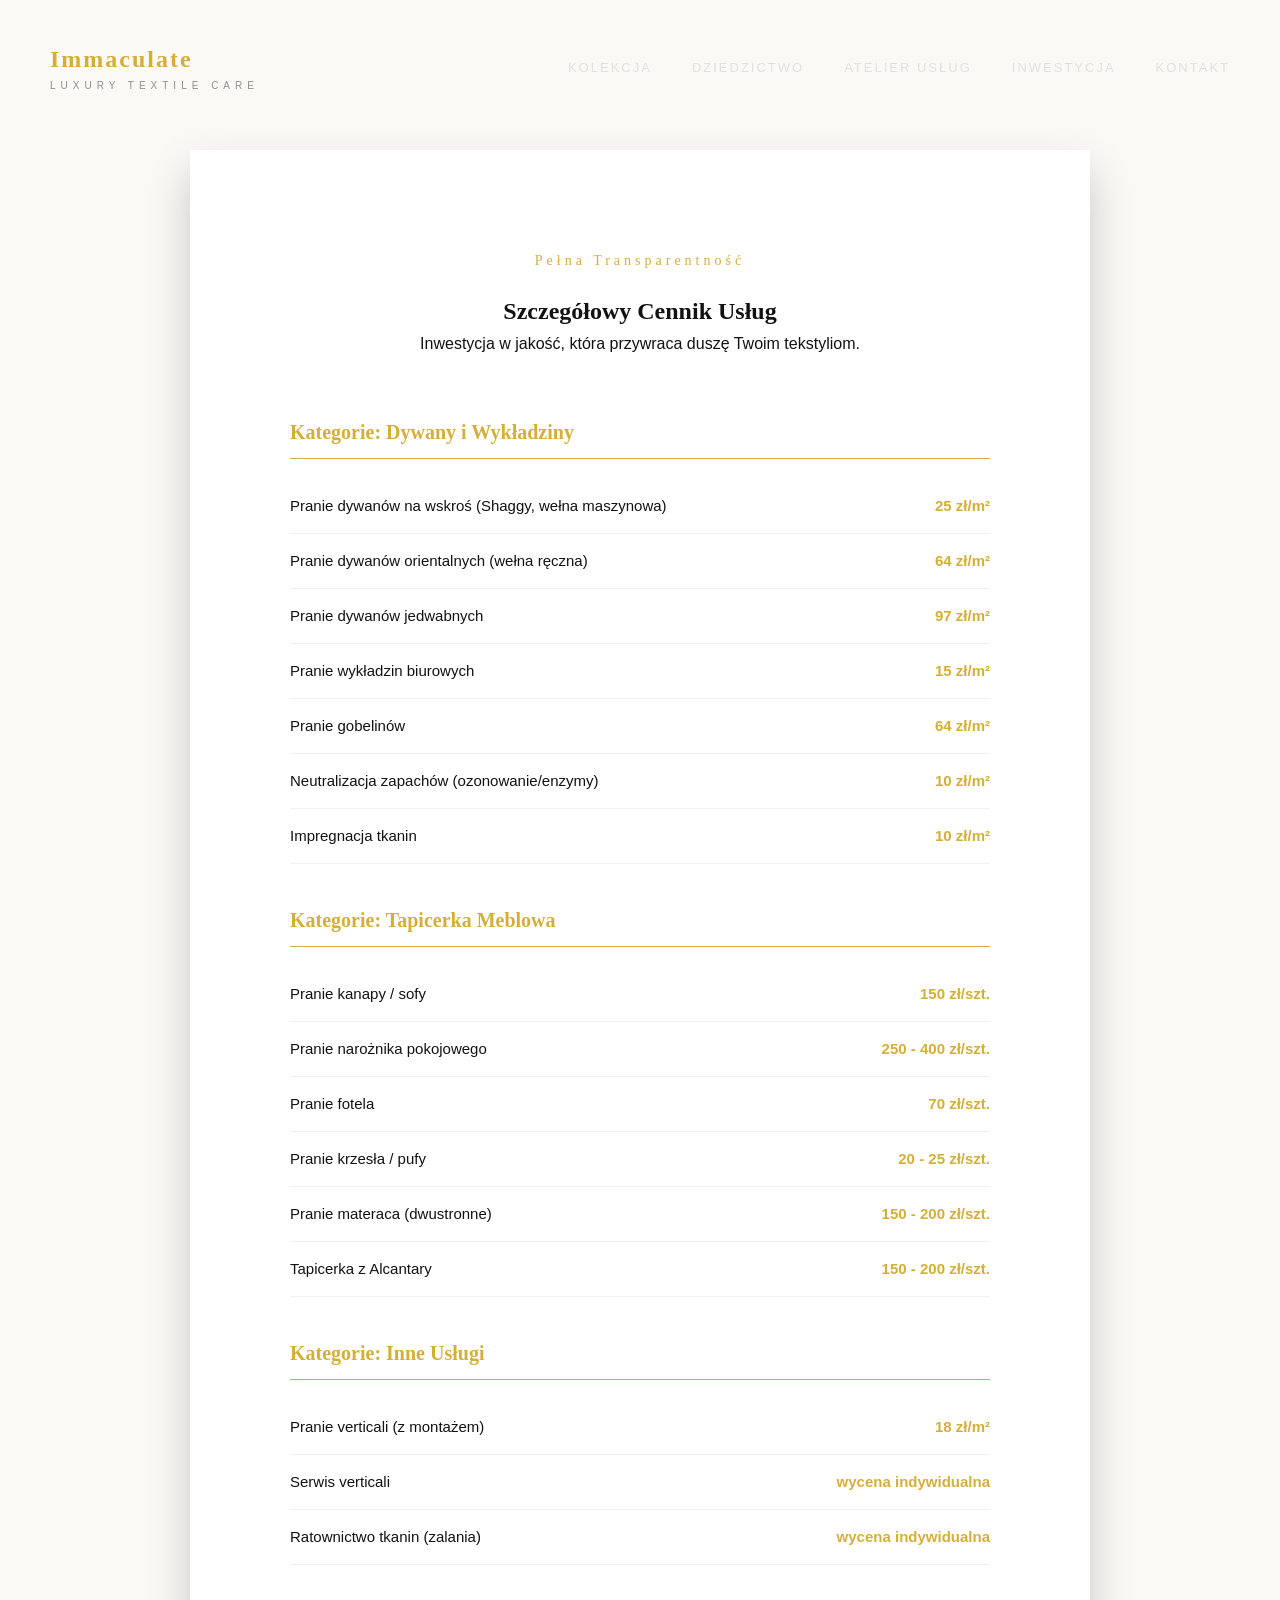
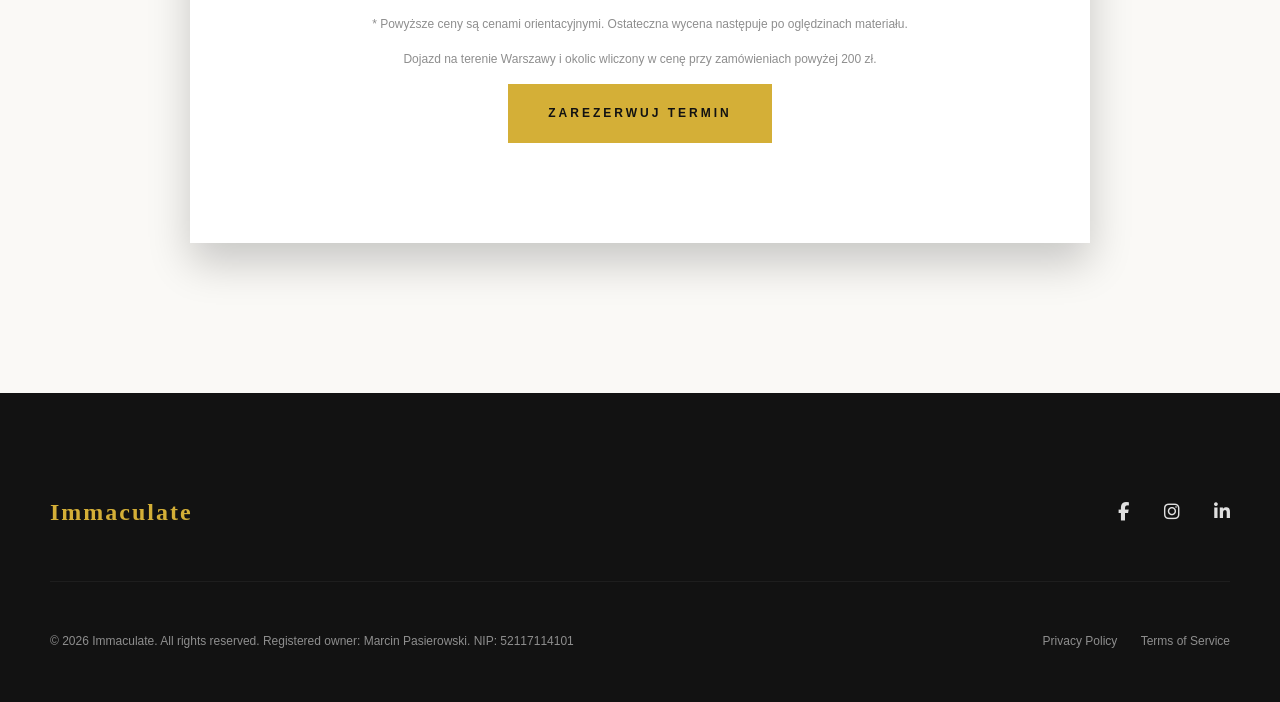
==== commit 3f9e89e0: "feat: redesign pricing page to match home page and add mobile hamburger menu" ====
--- a/cennik.html
+++ b/cennik.html
@@ -3,56 +3,120 @@
 <head>
     <meta charset="UTF-8">
     <meta name="viewport" content="width=device-width, initial-scale=1.0">
-    <title>Cennik | Immaculate</title>
+    <title>Szczegółowy Cennik | Immaculate</title>
+    <link rel="preconnect" href="https://fonts.googleapis.com">
+    <link rel="preconnect" href="https://fonts.gstatic.com" crossorigin>
+    <link href="https://fonts.googleapis.com/css2?family=Cinzel:wght@400;700&family=Montserrat:wght@300;400;600&display=swap" rel="stylesheet">
+    <link rel="stylesheet" href="https://cdnjs.cloudflare.com/ajax/libs/font-awesome/6.4.0/css/all.min.css">
+    <link rel="stylesheet" href="https://unpkg.com/aos@next/dist/aos.css" />
     <link rel="stylesheet" href="styles.css">
-    <style>
-        .pricing-table-container { padding: 50px 20px; }
-        .pricing-table { width: 100%; max-width: 800px; margin: 0 auto; border-collapse: collapse; }
-        .pricing-table th, .pricing-table td { padding: 15px; border-bottom: 1px solid #ddd; text-align: left; }
-        .pricing-category { background-color: #f4f4f4; font-weight: bold; }
-    </style>
 </head>
 <body>
+    <div class="luxury-loader">
+        <div class="loader-content">
+            <h2 class="loader-logo">IMMACULATE</h2>
+            <div class="loader-bar"></div>
+        </div>
+    </div>
+
     <header class="main-header">
         <nav class="container">
-            <a href="index.html" class="brand">Immaculate</a>
+            <a href="index.html" class="brand">
+                <span class="brand-main">Immaculate</span>
+                <span class="brand-sub">LUXURY TEXTILE CARE</span>
+            </a>
+            <ul class="nav-menu">
+                <li><a href="index.html#home">Kolekcja</a></li>
+                <li><a href="index.html#about">Dziedzictwo</a></li>
+                <li><a href="index.html#services">Atelier Usług</a></li>
+                <li><a href="index.html#pricing">Inwestycja</a></li>
+                <li><a href="index.html#contact">Kontakt</a></li>
+            </ul>
+            <div class="nav-toggle">
+                <span></span>
+                <span></span>
+                <span></span>
+            </div>
         </nav>
     </header>
-    <main class="container pricing-table-container">
-        <h1>Szczegółowy Cennik</h1>
-        <table class="pricing-table" id="pricing-table">
-            <thead>
-                <tr>
-                    <th>Usługa</th>
-                    <th>Cena</th>
-                </tr>
-            </thead>
-            <tbody id="pricing-body">
-                <!-- Data will be populated here -->
-            </tbody>
-        </table>
+
+    <main>
+        <section class="pricing-detail investment">
+            <div class="container">
+                <div class="investment-card" data-aos="zoom-in">
+                    <div class="card-header">
+                        <span class="section-tag">Pełna Transparentność</span>
+                        <h1>Szczegółowy Cennik Usług</h1>
+                        <p>Inwestycja w jakość, która przywraca duszę Twoim tekstyliom.</p>
+                    </div>
+                    
+                    <div id="pricing-content" class="pricing-detail-content">
+                        <!-- Table will be populated here -->
+                    </div>
+
+                    <div class="card-note" style="margin-top: 50px;">
+                        <p>* Powyższe ceny są cenami orientacyjnymi. Ostateczna wycena następuje po oględzinach materiału.</p>
+                        <p>Dojazd na terenie Warszawy i okolic wliczony w cenę przy zamówieniach powyżej 200 zł.</p>
+                        <p><a href="index.html#contact" class="btn btn-luxury">Zarezerwuj termin</a></p>
+                    </div>
+                </div>
+            </div>
+        </section>
     </main>
+
+    <footer class="footer-luxury">
+        <div class="container">
+            <div class="footer-top">
+                <div class="footer-brand">
+                    <span class="brand-main">Immaculate</span>
+                </div>
+                <div class="footer-social">
+                    <a href="#"><i class="fab fa-facebook-f"></i></a>
+                    <a href="#"><i class="fab fa-instagram"></i></a>
+                    <a href="#"><i class="fab fa-linkedin-in"></i></a>
+                </div>
+            </div>
+            <div class="footer-bottom">
+                <p>&copy; 2026 Immaculate. All rights reserved. Registered owner: Marcin Pasierowski. NIP: 52117114101</p>
+                <div class="footer-legal">
+                    <a href="#">Privacy Policy</a>
+                    <a href="#">Terms of Service</a>
+                </div>
+            </div>
+        </div>
+    </footer>
+
+    <script src="https://unpkg.com/aos@next/dist/aos.js"></script>
+    <script src="script.js"></script>
     <script>
         fetch('prices.txt')
             .then(response => response.text())
             .then(data => {
-                const tbody = document.getElementById('pricing-body');
+                const container = document.getElementById('pricing-content');
                 const lines = data.split('\n');
+                let currentCategory = null;
+                let currentTable = null;
+
                 lines.forEach(line => {
                     if (line.startsWith('#')) {
-                        const row = document.createElement('tr');
-                        const cell = document.createElement('th');
-                        cell.colSpan = 2;
-                        cell.className = 'pricing-category';
-                        cell.textContent = line.replace('# ', '');
-                        row.appendChild(cell);
-                        tbody.appendChild(row);
+                        const catName = line.replace('# ', '').trim();
+                        const header = document.createElement('h3');
+                        header.className = 'pricing-category-title';
+                        header.textContent = catName;
+                        container.appendChild(header);
+                        
+                        currentTable = document.createElement('table');
+                        currentTable.className = 'pricing-detail-table';
+                        container.appendChild(currentTable);
                     } else if (line.trim() !== '') {
                         const parts = line.split('|');
-                        if (parts.length === 3) {
-                            const row = document.createElement('tr');
-                            row.innerHTML = `<td>${parts[0].trim()}</td><td>${parts[1].trim()} ${parts[2].trim()}</td>`;
-                            tbody.appendChild(row);
+                        if (parts.length === 3 && currentTable) {
+                            const row = currentTable.insertRow();
+                            const cell1 = row.insertCell(0);
+                            const cell2 = row.insertCell(1);
+                            cell1.textContent = parts[0].trim();
+                            cell2.textContent = `${parts[1].trim()} ${parts[2].trim()}`;
+                            cell2.className = 'price-value';
                         }
                     }
                 });
--- a/styles.css
+++ b/styles.css
@@ -120,6 +120,57 @@
     gap: 40px;
 }
 
+.nav-toggle {
+    display: none;
+    cursor: pointer;
+    flex-direction: column;
+    gap: 6px;
+    z-index: 1001;
+}
+
+.nav-toggle span {
+    display: block;
+    width: 25px;
+    height: 2px;
+    background: var(--text-light);
+    transition: var(--transition);
+}
+
+/* Mobile Menu Active State */
+.nav-toggle.active span:nth-child(1) {
+    transform: translateY(8px) rotate(45deg);
+}
+
+.nav-toggle.active span:nth-child(2) {
+    opacity: 0;
+}
+
+.nav-toggle.active span:nth-child(3) {
+    transform: translateY(-8px) rotate(-45deg);
+}
+
+.nav-menu.active {
+    display: flex !important;
+    position: fixed;
+    top: 0;
+    right: 0;
+    width: 100%;
+    height: 100vh;
+    background: var(--primary-dark);
+    flex-direction: column;
+    justify-content: center;
+    align-items: center;
+    z-index: 1000;
+}
+
+.nav-menu.active li {
+    margin: 20px 0;
+}
+
+.nav-menu.active a {
+    font-size: 24px;
+}
+
 .nav-menu a {
     color: var(--text-light);
     text-decoration: none;
@@ -190,6 +241,7 @@
 }
 
 .btn {
+    display: inline-block;
     padding: 20px 40px;
     text-decoration: none;
     font-size: 12px;
@@ -393,6 +445,57 @@
     text-align: center;
     font-size: 12px;
     color: var(--text-muted);
+}
+
+.card-note p {
+    margin-bottom: 15px;
+}
+
+.card-note p:last-child {
+    margin-bottom: 0;
+}
+
+.card-note .btn-ghost {
+    border-color: var(--primary-dark);
+    color: var(--primary-dark);
+}
+
+.card-note .btn-ghost:hover {
+    background: var(--primary-dark);
+    color: white;
+}
+
+/* Detailed Pricing Styles */
+.pricing-category-title {
+    font-family: 'Cinzel', serif;
+    color: var(--accent-gold);
+    border-bottom: 1px solid var(--accent-gold);
+    padding-bottom: 10px;
+    margin: 40px 0 20px;
+    font-size: 20px;
+}
+
+.pricing-detail-table {
+    width: 100%;
+    border-collapse: collapse;
+    margin-bottom: 30px;
+}
+
+.pricing-detail-table td {
+    padding: 15px 0;
+    border-bottom: 1px solid #f0f0f0;
+    font-size: 15px;
+}
+
+.pricing-detail-table .price-value {
+    text-align: right;
+    color: var(--accent-gold);
+    font-weight: 600;
+    white-space: nowrap;
+}
+
+.pricing-detail-table tr:hover td {
+    background: rgba(212, 175, 55, 0.05);
 }
 
 /* Concierge Section */
@@ -501,6 +604,7 @@
     .container { padding: 0 30px; }
     .legacy-grid, .concierge-wrapper { grid-template-columns: 1fr; gap: 60px; }
     .nav-menu { display: none; }
+    .nav-toggle { display: flex; }
     .hero-content h1 { font-size: 50px; }
     .investment-card { padding: 50px; }
     .concierge-form { padding: 40px; }
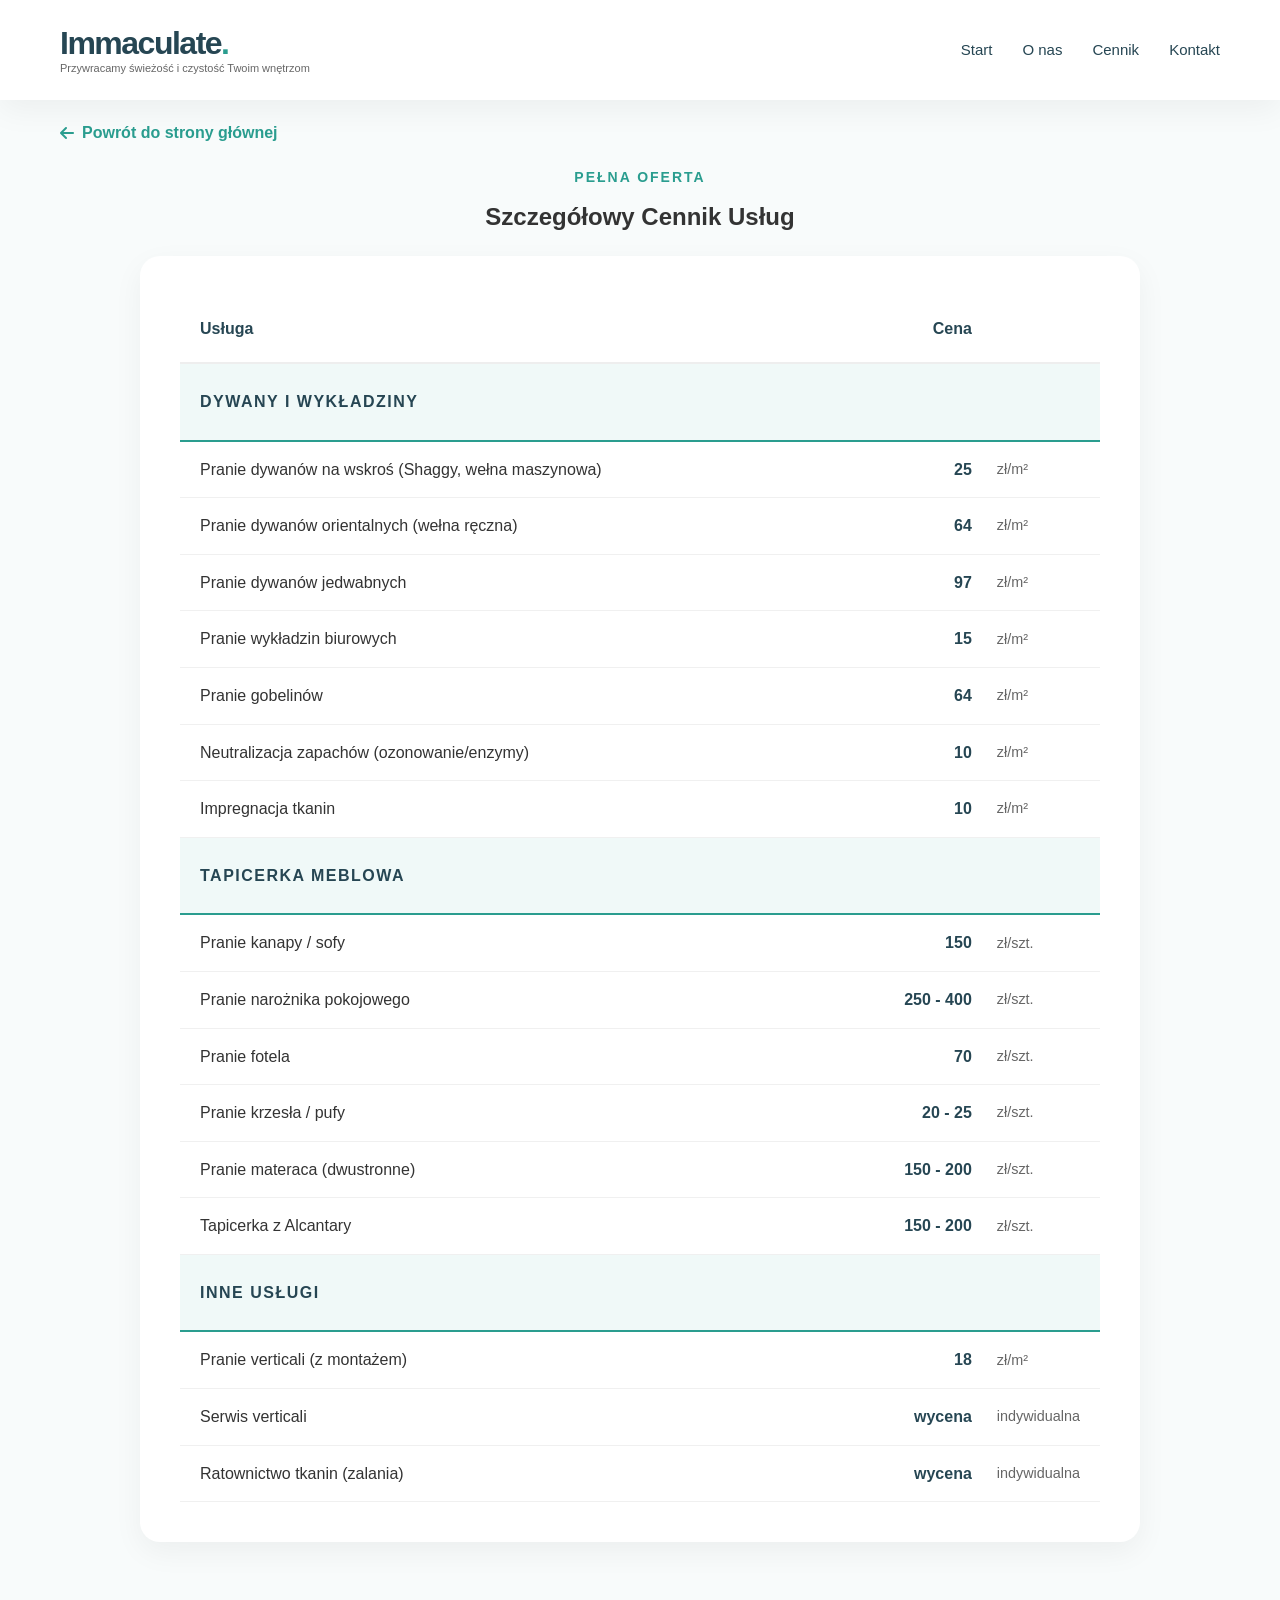
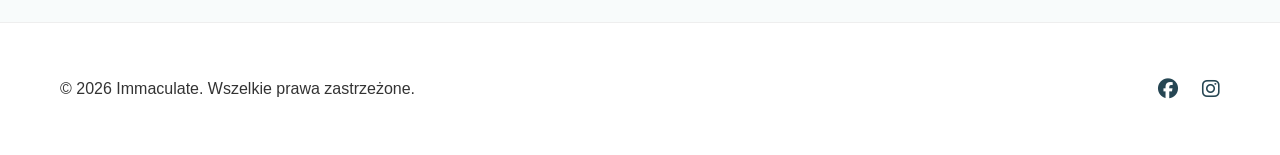
==== commit 96577cd3: "fix: improve pricing table responsiveness on mobile" ====
--- a/cennik.html
+++ b/cennik.html
@@ -6,121 +6,220 @@
     <title>Szczegółowy Cennik | Immaculate</title>
     <link rel="preconnect" href="https://fonts.googleapis.com">
     <link rel="preconnect" href="https://fonts.gstatic.com" crossorigin>
-    <link href="https://fonts.googleapis.com/css2?family=Cinzel:wght@400;700&family=Montserrat:wght@300;400;600&display=swap" rel="stylesheet">
+    <link href="https://fonts.googleapis.com/css2?family=Inter:wght@300;400;600;700&display=swap" rel="stylesheet">
     <link rel="stylesheet" href="https://cdnjs.cloudflare.com/ajax/libs/font-awesome/6.4.0/css/all.min.css">
-    <link rel="stylesheet" href="https://unpkg.com/aos@next/dist/aos.css" />
     <link rel="stylesheet" href="styles.css">
+    <style>
+        .pricing-page { padding-top: 120px; background: var(--light); min-height: 100vh; padding-bottom: 60px; }
+        .table-container { 
+            background: var(--white); 
+            border-radius: 20px; 
+            padding: 40px; 
+            margin: 20px auto; 
+            box-shadow: var(--shadow);
+            max-width: 1000px;
+            overflow: hidden;
+        }
+        .table-responsive {
+            overflow-x: auto;
+            -webkit-overflow-scrolling: touch;
+        }
+        .price-table { width: 100%; border-collapse: collapse; }
+        .price-table th { 
+            text-align: left; 
+            padding: 20px; 
+            border-bottom: 2px solid #eee; 
+            color: var(--secondary);
+            font-weight: 700;
+        }
+        .price-table td { padding: 15px 20px; border-bottom: 1px solid #f0f0f0; }
+        
+        .category-row td { 
+            background: #f0f9f8; 
+            color: var(--secondary); 
+            font-weight: 800; 
+            text-transform: uppercase; 
+            letter-spacing: 1.5px;
+            font-size: 1rem;
+            padding: 25px 20px;
+            border-bottom: 2px solid var(--primary);
+        }
+        .price-val { font-weight: 700; color: var(--secondary); text-align: right; width: auto; white-space: nowrap; }
+        .price-unit { color: var(--text-light); font-size: 0.9rem; text-align: left; padding-left: 5px !important; width: 1%; white-space: nowrap; }
+        
+        .page-header { text-align: center; margin-bottom: 20px; }
+        .back-link { 
+            display: inline-flex; 
+            align-items: center; 
+            color: var(--primary); 
+            text-decoration: none; 
+            font-weight: 600; 
+            margin-bottom: 20px;
+            transition: var(--transition);
+        }
+        .back-link:hover { transform: translateX(-5px); }
+        .back-link i { margin-right: 8px; }
+
+        /* Quick Nav for Mobile */
+        .quick-nav {
+            display: none;
+            position: sticky;
+            top: 100px;
+            background: var(--white);
+            padding: 15px;
+            z-index: 90;
+            overflow-x: auto;
+            white-space: nowrap;
+            border-bottom: 1px solid #eee;
+            margin: 0 -20px 20px -20px;
+            box-shadow: 0 4px 6px rgba(0,0,0,0.02);
+        }
+        .quick-nav a {
+            display: inline-block;
+            padding: 8px 18px;
+            margin-right: 10px;
+            background: var(--light);
+            color: var(--secondary);
+            text-decoration: none;
+            border-radius: 50px;
+            font-size: 0.85rem;
+            font-weight: 600;
+            border: 1px solid #eee;
+        }
+        .quick-nav a:hover { border-color: var(--primary); color: var(--primary); }
+
+        @media (max-width: 768px) {
+            .table-container { padding: 20px 15px; border-radius: 15px; }
+            .pricing-page { padding-top: 100px; }
+            .page-header h2 { font-size: 24px; }
+            .quick-nav { display: block; }
+            .price-table td, .price-table th { padding: 12px 10px; font-size: 14px; }
+            .price-val { font-size: 14px; }
+            .price-unit { font-size: 12px; }
+            .category-row td { font-size: 0.85rem; padding: 15px 10px; }
+        }
+
+        @media (max-width: 480px) {
+            .price-table td, .price-table th { padding: 10px 8px; font-size: 13px; }
+            .price-unit { display: block; padding-left: 0 !important; margin-top: -5px; padding-bottom: 10px; font-style: italic; }
+            .price-val { vertical-align: middle; }
+            .price-table tr:not(.category-row) td:first-child { width: 70%; }
+        }
+    </style>
 </head>
 <body>
-    <div class="luxury-loader">
-        <div class="loader-content">
-            <h2 class="loader-logo">IMMACULATE</h2>
-            <div class="loader-bar"></div>
-        </div>
-    </div>
-
-    <header class="main-header">
-        <nav class="container">
-            <a href="index.html" class="brand">
-                <span class="brand-main">Immaculate</span>
-                <span class="brand-sub">LUXURY TEXTILE CARE</span>
-            </a>
-            <ul class="nav-menu">
-                <li><a href="index.html#home">Kolekcja</a></li>
-                <li><a href="index.html#about">Dziedzictwo</a></li>
-                <li><a href="index.html#services">Atelier Usług</a></li>
-                <li><a href="index.html#pricing">Inwestycja</a></li>
-                <li><a href="index.html#contact">Kontakt</a></li>
-            </ul>
-            <div class="nav-toggle">
-                <span></span>
-                <span></span>
-                <span></span>
+    <header>
+        <nav class="navbar">
+            <div class="container">
+                <a href="index.html" class="logo">
+                    <span class="brand-name">Immaculate<span>.</span></span>
+                    <span class="tagline">Przywracamy świeżość i czystość Twoim wnętrzom</span>
+                </a>
+                <ul class="nav-links">
+                    <li><a href="index.html#home">Start</a></li>
+                    <li><a href="index.html#about">O nas</a></li>
+                    <li><a href="index.html#pricing">Cennik</a></li>
+                    <li><a href="index.html#contact">Kontakt</a></li>
+                </ul>
+                <div class="burger">
+                    <div class="line1"></div>
+                    <div class="line2"></div>
+                    <div class="line3"></div>
+                </div>
             </div>
         </nav>
     </header>
 
-    <main>
-        <section class="pricing-detail investment">
-            <div class="container">
-                <div class="investment-card" data-aos="zoom-in">
-                    <div class="card-header">
-                        <span class="section-tag">Pełna Transparentność</span>
-                        <h1>Szczegółowy Cennik Usług</h1>
-                        <p>Inwestycja w jakość, która przywraca duszę Twoim tekstyliom.</p>
-                    </div>
-                    
-                    <div id="pricing-content" class="pricing-detail-content">
-                        <!-- Table will be populated here -->
-                    </div>
-
-                    <div class="card-note" style="margin-top: 50px;">
-                        <p>* Powyższe ceny są cenami orientacyjnymi. Ostateczna wycena następuje po oględzinach materiału.</p>
-                        <p>Dojazd na terenie Warszawy i okolic wliczony w cenę przy zamówieniach powyżej 200 zł.</p>
-                        <p><a href="index.html#contact" class="btn btn-luxury">Zarezerwuj termin</a></p>
-                    </div>
+    <main class="pricing-page">
+        <div class="container">
+            <a href="index.html#pricing" class="back-link"><i class="fas fa-arrow-left"></i> Powrót do strony głównej</a>
+            
+            <div class="page-header">
+                <span class="sub-title">Pełna oferta</span>
+                <h2>Szczegółowy Cennik Usług</h2>
+            </div>
+
+            <nav class="quick-nav" id="quick-nav">
+                <!-- Generowane przez JS -->
+            </nav>
+
+            <div class="table-container">
+                <div class="table-responsive">
+                    <table class="price-table">
+                        <thead>
+                            <tr>
+                                <th>Usługa</th>
+                                <th style="text-align: right;">Cena</th>
+                                <th style="text-align: left; padding-left: 5px;"></th>
+                            </tr>
+                        </thead>
+                        <tbody id="price-body">
+                            <!-- Ładowane przez JS -->
+                        </tbody>
+                    </table>
                 </div>
             </div>
-        </section>
+        </div>
     </main>
 
-    <footer class="footer-luxury">
+    <footer>
         <div class="container">
-            <div class="footer-top">
-                <div class="footer-brand">
-                    <span class="brand-main">Immaculate</span>
-                </div>
-                <div class="footer-social">
-                    <a href="#"><i class="fab fa-facebook-f"></i></a>
-                    <a href="#"><i class="fab fa-instagram"></i></a>
-                    <a href="#"><i class="fab fa-linkedin-in"></i></a>
-                </div>
-            </div>
-            <div class="footer-bottom">
-                <p>&copy; 2026 Immaculate. All rights reserved. Registered owner: Marcin Pasierowski. NIP: 52117114101</p>
-                <div class="footer-legal">
-                    <a href="#">Privacy Policy</a>
-                    <a href="#">Terms of Service</a>
-                </div>
+            <p>&copy; 2026 Immaculate. Wszelkie prawa zastrzeżone.</p>
+            <div class="socials">
+                <a href="#"><i class="fab fa-facebook"></i></a>
+                <a href="#"><i class="fab fa-instagram"></i></a>
             </div>
         </div>
     </footer>
 
-    <script src="https://unpkg.com/aos@next/dist/aos.js"></script>
     <script src="script.js"></script>
     <script>
-        fetch('prices.txt')
-            .then(response => response.text())
-            .then(data => {
-                const container = document.getElementById('pricing-content');
+        async function loadPrices() {
+            try {
+                const response = await fetch('prices.txt');
+                const data = await response.text();
                 const lines = data.split('\n');
-                let currentCategory = null;
-                let currentTable = null;
+                const tbody = document.getElementById('price-body');
+                const quickNav = document.getElementById('quick-nav');
+                
+                let catId = 0;
 
                 lines.forEach(line => {
-                    if (line.startsWith('#')) {
-                        const catName = line.replace('# ', '').trim();
-                        const header = document.createElement('h3');
-                        header.className = 'pricing-category-title';
-                        header.textContent = catName;
-                        container.appendChild(header);
+                    const trimmed = line.trim();
+                    if (!trimmed) return;
+                    
+                    if (trimmed.startsWith('#')) {
+                        const cat = trimmed.replace(/^#\s*(Kategorie:)?\s*/, '').trim();
+                        catId++;
+                        const id = `cat-${catId}`;
                         
-                        currentTable = document.createElement('table');
-                        currentTable.className = 'pricing-detail-table';
-                        container.appendChild(currentTable);
-                    } else if (line.trim() !== '') {
-                        const parts = line.split('|');
-                        if (parts.length === 3 && currentTable) {
-                            const row = currentTable.insertRow();
-                            const cell1 = row.insertCell(0);
-                            const cell2 = row.insertCell(1);
-                            cell1.textContent = parts[0].trim();
-                            cell2.textContent = `${parts[1].trim()} ${parts[2].trim()}`;
-                            cell2.className = 'price-value';
-                        }
+                        // Dodaj wiersz kategorii do tabeli
+                        const row = document.createElement('tr');
+                        row.className = 'category-row';
+                        row.id = id;
+                        row.innerHTML = `<td colspan="3">${cat}</td>`;
+                        tbody.appendChild(row);
+
+                        // Dodaj link do szybkiej nawigacji
+                        const link = document.createElement('a');
+                        link.href = `#${id}`;
+                        link.textContent = cat;
+                        quickNav.appendChild(link);
+
+                    } else if (trimmed.includes('|')) {
+                        const [service, price, unit] = trimmed.split('|').map(s => s.trim());
+                        const row = document.createElement('tr');
+                        row.innerHTML = `
+                            <td>${service}</td>
+                            <td class="price-val">${price}</td>
+                            <td class="price-unit">${unit}</td>
+                        `;
+                        tbody.appendChild(row);
                     }
                 });
-            });
+            } catch (e) { console.error(e); }
+        }
+        document.addEventListener('DOMContentLoaded', loadPrices);
     </script>
 </body>
 </html>
--- a/styles.css
+++ b/styles.css
@@ -1,12 +1,14 @@
 :root {
-    --primary-dark: #121212;
-    --accent-gold: #D4AF37;
-    --accent-gold-hover: #F9E076;
-    --cream: #FAF9F6;
-    --text-light: #E0E0E0;
-    --text-muted: #8E8E8E;
-    --shadow-soft: 0 20px 40px rgba(0,0,0,0.2);
-    --transition: all 0.5s cubic-bezier(0.4, 0, 0.2, 1);
+    --primary: #2A9D8F;
+    --primary-dark: #21867a;
+    --secondary: #264653;
+    --accent: #E9C46A;
+    --light: #f8fbfb;
+    --white: #ffffff;
+    --text: #333333;
+    --text-light: #666666;
+    --shadow: 0 10px 30px rgba(0,0,0,0.05);
+    --transition: all 0.3s ease;
 }
 
 * {
@@ -15,606 +17,505 @@
     box-sizing: border-box;
 }
 
+html {
+    scroll-behavior: smooth;
+}
+
 body {
-    background-color: var(--cream);
-    color: var(--primary-dark);
-    font-family: 'Montserrat', sans-serif;
+    font-family: 'Inter', sans-serif;
     line-height: 1.6;
+    color: var(--text);
+    background-color: var(--white);
     overflow-x: hidden;
 }
 
-h1, h2, h3, .brand-main, .section-tag {
-    font-family: 'Cinzel', serif;
-}
-
 .container {
-    max-width: 1400px;
+    max-width: 1200px;
     margin: 0 auto;
-    padding: 0 50px;
-}
-
-/* Luxury Loader */
-.luxury-loader {
+    padding: 0 20px;
+}
+
+/* Navbar */
+header {
+    background: var(--white);
+    box-shadow: var(--shadow);
     position: fixed;
-    inset: 0;
-    background: var(--primary-dark);
-    z-index: 9999;
-    display: flex;
-    justify-content: center;
-    align-items: center;
-    transition: opacity 1s ease, visibility 1s;
-}
-
-.loader-content {
-    text-align: center;
-}
-
-.loader-logo {
-    color: var(--accent-gold);
-    font-size: 2.5rem;
-    margin-bottom: 20px;
-    letter-spacing: 15px;
-}
-
-.loader-bar {
-    width: 0;
-    height: 1px;
-    background: var(--accent-gold);
-    animation: loading 1.5s forwards;
-}
-
-@keyframes loading {
-    to { width: 100%; }
-}
-
-/* Header & Nav */
-.main-header {
-    position: fixed;
+    width: 100%;
     top: 0;
+    z-index: 1000;
+}
+
+.navbar {
+    height: 100px;
+    display: flex;
+    align-items: center;
+}
+
+.navbar .container {
+    display: flex;
+    justify-content: space-between;
+    align-items: center;
     width: 100%;
-    padding: 40px 0;
-    z-index: 1000;
+}
+
+.logo {
+    display: flex;
+    flex-direction: column;
+    text-decoration: none;
+    line-height: 1;
+}
+
+.brand-name {
+    font-size: 32px;
+    font-weight: 800;
+    color: var(--secondary);
+    letter-spacing: -1.5px;
+}
+
+.brand-name span {
+    color: var(--primary);
+}
+
+.tagline {
+    font-size: 11px;
+    font-weight: 500;
+    color: var(--text-light);
+    margin-top: 4px;
+    letter-spacing: 0;
+}
+
+.nav-links {
+    display: flex;
+    list-style: none;
+}
+
+.nav-links li {
+    margin-left: 30px;
+}
+
+.nav-links a {
+    text-decoration: none;
+    color: var(--secondary);
+    font-weight: 500;
+    font-size: 15px;
     transition: var(--transition);
 }
 
-.main-header.scrolled {
-    padding: 20px 0;
-    background: rgba(18, 18, 18, 0.95);
-    backdrop-filter: blur(10px);
-}
-
-.main-header nav {
-    display: flex;
-    justify-content: space-between;
-    align-items: center;
-}
-
-.brand {
-    text-decoration: none;
-    display: flex;
-    flex-direction: column;
-}
-
-.brand-main {
-    color: var(--accent-gold);
-    font-size: 24px;
-    font-weight: 700;
-    letter-spacing: 2px;
-}
-
-.brand-main span {
-    color: var(--text-light);
-    margin: 0 5px;
-}
-
-.brand-sub {
-    color: var(--text-muted);
-    font-size: 10px;
-    letter-spacing: 5px;
-    text-transform: uppercase;
-}
-
-.nav-menu {
-    display: flex;
-    list-style: none;
-    gap: 40px;
-}
-
-.nav-toggle {
+.nav-links a:hover {
+    color: var(--primary);
+}
+
+.burger {
     display: none;
     cursor: pointer;
-    flex-direction: column;
-    gap: 6px;
-    z-index: 1001;
-}
-
-.nav-toggle span {
+}
+
+.burger div {
+    width: 25px;
+    height: 3px;
+    background-color: var(--secondary);
+    margin: 5px;
+    transition: all 0.3s ease;
+}
+
+/* Hero Section */
+.hero {
+    padding: 160px 0 100px;
+    background: linear-gradient(135deg, #f0f9f8 0%, #ffffff 100%);
+}
+
+.hero .container {
+    display: grid;
+    grid-template-columns: 1.2fr 1fr;
+    gap: 50px;
+    align-items: center;
+}
+
+.hero-content h1 {
+    font-size: 48px;
+    line-height: 1.2;
+    margin-bottom: 20px;
+    color: var(--secondary);
+}
+
+.hero-content p {
+    font-size: 18px;
+    color: var(--text-light);
+    margin-bottom: 35px;
+}
+
+.hero-btns {
+    display: flex;
+    gap: 15px;
+}
+
+.btn {
+    display: inline-block;
+    padding: 14px 30px;
+    border-radius: 50px;
+    text-decoration: none;
+    font-weight: 600;
+    font-size: 16px;
+    transition: var(--transition);
+    cursor: pointer;
+    border: none;
+}
+
+.btn-primary {
+    background: var(--primary);
+    color: var(--white);
+}
+
+.btn-primary:hover {
+    background: var(--primary-dark);
+    transform: translateY(-3px);
+    box-shadow: 0 5px 15px rgba(42, 157, 143, 0.3);
+}
+
+.btn-secondary {
+    background: var(--white);
+    color: var(--secondary);
+    border: 2px solid var(--secondary);
+}
+
+.btn-secondary:hover {
+    background: var(--secondary);
+    color: var(--white);
+}
+
+.hero-image img {
+    width: 100%;
+    border-radius: 20px;
+    box-shadow: 20px 20px 60px rgba(0,0,0,0.1);
+}
+
+/* Common Section Styles */
+section {
+    padding: 100px 0;
+}
+
+.sub-title {
     display: block;
-    width: 25px;
-    height: 2px;
-    background: var(--text-light);
-    transition: var(--transition);
-}
-
-/* Mobile Menu Active State */
-.nav-toggle.active span:nth-child(1) {
-    transform: translateY(8px) rotate(45deg);
-}
-
-.nav-toggle.active span:nth-child(2) {
-    opacity: 0;
-}
-
-.nav-toggle.active span:nth-child(3) {
-    transform: translateY(-8px) rotate(-45deg);
-}
-
-.nav-menu.active {
-    display: flex !important;
-    position: fixed;
-    top: 0;
-    right: 0;
-    width: 100%;
-    height: 100vh;
-    background: var(--primary-dark);
-    flex-direction: column;
-    justify-content: center;
-    align-items: center;
-    z-index: 1000;
-}
-
-.nav-menu.active li {
-    margin: 20px 0;
-}
-
-.nav-menu.active a {
-    font-size: 24px;
-}
-
-.nav-menu a {
-    color: var(--text-light);
-    text-decoration: none;
-    font-size: 13px;
+    color: var(--primary);
+    font-weight: 700;
     text-transform: uppercase;
     letter-spacing: 2px;
+    font-size: 14px;
+    margin-bottom: 10px;
+}
+
+/* About Section */
+.about {
+    background: var(--white);
+}
+
+.about-grid {
+    display: grid;
+    grid-template-columns: 1.5fr 1fr;
+    gap: 80px;
+    align-items: center;
+}
+
+.about-text h2 {
+    font-size: 36px;
+    margin-bottom: 20px;
+    color: var(--secondary);
+}
+
+.features {
+    list-style: none;
+    margin-top: 30px;
+}
+
+.features li {
+    margin-bottom: 15px;
+    display: flex;
+    align-items: center;
+    font-weight: 500;
+}
+
+.features i {
+    color: var(--primary);
+    margin-right: 12px;
+    font-size: 18px;
+}
+
+.about-stats {
+    display: flex;
+    flex-direction: column;
+    gap: 20px;
+}
+
+.stat-card {
+    background: var(--light);
+    padding: 40px;
+    border-radius: 20px;
+    text-align: center;
+}
+
+.stat-card h3 {
+    font-size: 40px;
+    color: var(--primary);
+    margin-bottom: 5px;
+}
+
+/* Pricing Section */
+.pricing {
+    background: var(--light);
+}
+
+.section-header {
+    text-align: center;
+    margin-bottom: 60px;
+}
+
+.section-header h2 {
+    font-size: 36px;
+    color: var(--secondary);
+}
+
+.price-grid {
+    display: grid;
+    grid-template-columns: repeat(auto-fit, minmax(300px, 1fr));
+    gap: 30px;
+}
+
+.price-card {
+    background: var(--white);
+    padding: 50px 40px;
+    border-radius: 20px;
+    text-align: center;
     transition: var(--transition);
-}
-
-.nav-menu a:hover {
-    color: var(--accent-gold);
-}
-
-/* Hero Luxury */
-.hero-luxury {
-    height: 100vh;
-    display: flex;
-    align-items: center;
+    border: 1px solid rgba(0,0,0,0.05);
+}
+
+.price-card:hover {
+    transform: translateY(-10px);
+    box-shadow: var(--shadow);
+}
+
+.price-card i {
+    font-size: 40px;
+    color: var(--primary);
+    margin-bottom: 20px;
+}
+
+.price-card h3 {
+    margin-bottom: 15px;
+    color: var(--secondary);
+}
+
+.price-card .price {
+    font-size: 32px;
+    font-weight: 700;
+    color: var(--secondary);
+    margin-bottom: 25px;
+}
+
+.price-card .price span {
+    font-size: 16px;
+    font-weight: 400;
+    color: var(--text-light);
+}
+
+.price-card ul {
+    list-style: none;
+    color: var(--text-light);
+}
+
+.price-card li {
+    margin-bottom: 10px;
+}
+
+.price-card.featured {
+    border: 2px solid var(--primary);
     position: relative;
     overflow: hidden;
-    background: var(--primary-dark);
-}
-
-.hero-video-bg {
+}
+
+.price-card.featured::after {
+    content: "Polecane";
     position: absolute;
-    inset: 0;
-    opacity: 0.4;
-}
-
-.hero-video-bg img {
+    top: 20px;
+    right: -35px;
+    background: var(--primary);
+    color: var(--white);
+    padding: 5px 40px;
+    transform: rotate(45deg);
+    font-size: 12px;
+    font-weight: 700;
+}
+
+/* Contact Section */
+.contact-box {
+    display: grid;
+    grid-template-columns: 1fr 1.2fr;
+    background: var(--white);
+    border-radius: 30px;
+    overflow: hidden;
+    box-shadow: var(--shadow);
+}
+
+.contact-info {
+    background: var(--secondary);
+    color: var(--white);
+    padding: 60px;
+}
+
+.contact-info h2 {
+    margin-bottom: 20px;
+}
+
+.contact-details {
+    margin-top: 40px;
+}
+
+.contact-details .item {
+    display: flex;
+    align-items: center;
+    margin-bottom: 25px;
+}
+
+.contact-details i {
+    width: 40px;
+    height: 40px;
+    background: rgba(255,255,255,0.1);
+    display: flex;
+    align-items: center;
+    justify-content: center;
+    border-radius: 50%;
+    margin-right: 15px;
+    color: var(--primary);
+}
+
+.contact-form {
+    padding: 60px;
+}
+
+.contact-form input, 
+.contact-form textarea {
     width: 100%;
-    height: 100%;
-    object-fit: cover;
-}
-
-.hero-content {
-    position: relative;
-    z-index: 2;
-    color: var(--text-light);
-}
-
-.eyebrow {
-    display: block;
-    color: var(--accent-gold);
-    text-transform: uppercase;
-    letter-spacing: 6px;
-    font-size: 12px;
+    padding: 15px;
     margin-bottom: 20px;
-}
-
-.hero-content h1 {
-    font-size: clamp(40px, 8vw, 80px);
-    line-height: 1.1;
-    max-width: 900px;
-    margin-bottom: 40px;
-}
-
-.hero-content p {
-    font-size: 18px;
-    max-width: 600px;
-    color: var(--text-muted);
-    margin-bottom: 50px;
-}
-
-.cta-group {
-    display: flex;
-    gap: 20px;
-}
-
-.btn {
-    display: inline-block;
-    padding: 20px 40px;
-    text-decoration: none;
-    font-size: 12px;
-    text-transform: uppercase;
-    letter-spacing: 3px;
-    font-weight: 600;
+    border: 1px solid #ddd;
+    border-radius: 10px;
+    font-family: inherit;
+    outline: none;
+}
+
+.contact-form input:focus, 
+.contact-form textarea:focus {
+    border-color: var(--primary);
+}
+
+/* Footer */
+footer {
+    padding: 50px 0;
+    background: var(--white);
+    border-top: 1px solid #eee;
+}
+
+footer .container {
+    display: flex;
+    justify-content: space-between;
+    align-items: center;
+}
+
+.socials a {
+    color: var(--secondary);
+    font-size: 20px;
+    margin-left: 20px;
     transition: var(--transition);
-    cursor: pointer;
-}
-
-.btn-luxury {
-    background: var(--accent-gold);
-    color: var(--primary-dark);
-}
-
-.btn-luxury:hover {
-    background: var(--accent-gold-hover);
-    transform: translateY(-5px);
-}
-
-.btn-ghost {
-    border: 1px solid var(--text-light);
-    color: var(--text-light);
-}
-
-.btn-ghost:hover {
-    background: var(--text-light);
-    color: var(--primary-dark);
-}
-
-/* Scroll Indicator */
-.scroll-indicator {
-    position: absolute;
-    bottom: 50px;
-    left: 50px;
-    color: var(--text-muted);
-    text-decoration: none;
-    display: flex;
-    flex-direction: column;
-    align-items: center;
-    gap: 15px;
-}
-
-.scroll-indicator .line {
-    width: 1px;
-    height: 80px;
-    background: var(--accent-gold);
-}
-
-/* Legacy Section */
-.legacy {
-    padding: 150px 0;
-}
-
-.legacy-grid {
-    display: grid;
-    grid-template-columns: 1fr 1fr;
-    gap: 100px;
-    align-items: center;
-}
-
-.section-tag {
-    color: var(--accent-gold);
-    font-size: 14px;
-    letter-spacing: 4px;
-    display: block;
-    margin-bottom: 20px;
-}
-
-h2 {
-    font-size: 48px;
-    margin-bottom: 30px;
-    line-height: 1.2;
-}
-
-.signature {
-    margin-top: 50px;
-    display: flex;
-    flex-direction: column;
-}
-
-.sign-text {
-    font-family: 'Cinzel', serif;
-    font-size: 24px;
-    color: var(--accent-gold);
-}
-
-.sign-title {
-    font-size: 12px;
-    text-transform: uppercase;
-    letter-spacing: 3px;
-    color: var(--text-muted);
-}
-
-.visual-container {
-    position: relative;
-}
-
-.visual-container img {
-    width: 100%;
-    border-radius: 2px;
-}
-
-.experience-year {
-    position: absolute;
-    bottom: -30px;
-    right: -30px;
-    background: var(--primary-dark);
-    color: var(--accent-gold);
-    padding: 40px;
-    font-family: 'Cinzel', serif;
-    font-size: 20px;
-}
-
-/* Atelier Section */
-.atelier {
-    background: var(--primary-dark);
-    color: var(--text-light);
-    padding: 150px 0;
-}
-
-.section-header-luxury {
-    text-align: center;
-    margin-bottom: 100px;
-}
-
-.section-header-luxury h2 {
-    color: var(--text-light);
-}
-
-.services-luxury-grid {
-    display: grid;
-    grid-template-columns: repeat(auto-fit, minmax(300px, 1fr));
-    gap: 50px;
-}
-
-.service-item {
-    padding: 60px 40px;
-    background: #1a1a1a;
-    border: 1px solid rgba(212, 175, 55, 0.1);
-    transition: var(--transition);
-}
-
-.service-item:hover {
-    border-color: var(--accent-gold);
-    transform: translateY(-15px);
-}
-
-.s-icon {
-    font-size: 30px;
-    color: var(--accent-gold);
-    margin-bottom: 30px;
-}
-
-.service-item h3 {
-    font-size: 22px;
-    margin-bottom: 20px;
-}
-
-.service-item p {
-    color: var(--text-muted);
-    font-size: 15px;
-}
-
-/* Investment Section */
-.investment {
-    padding: 150px 0;
-    background: var(--cream);
-}
-
-.investment-card {
-    background: white;
-    max-width: 900px;
-    margin: 0 auto;
-    padding: 100px;
-    box-shadow: var(--shadow-soft);
-}
-
-.card-header {
-    text-align: center;
-    margin-bottom: 60px;
-}
-
-.investment-list {
-    margin-bottom: 50px;
-}
-
-.list-item {
-    display: flex;
-    justify-content: space-between;
-    padding: 25px 0;
-    border-bottom: 1px solid #f0f0f0;
-}
-
-.list-item .value {
-    color: var(--accent-gold);
-    font-weight: 600;
-}
-
-.card-note {
-    text-align: center;
-    font-size: 12px;
-    color: var(--text-muted);
-}
-
-.card-note p {
-    margin-bottom: 15px;
-}
-
-.card-note p:last-child {
-    margin-bottom: 0;
-}
-
-.card-note .btn-ghost {
-    border-color: var(--primary-dark);
-    color: var(--primary-dark);
-}
-
-.card-note .btn-ghost:hover {
-    background: var(--primary-dark);
-    color: white;
-}
-
-/* Detailed Pricing Styles */
-.pricing-category-title {
-    font-family: 'Cinzel', serif;
-    color: var(--accent-gold);
-    border-bottom: 1px solid var(--accent-gold);
-    padding-bottom: 10px;
-    margin: 40px 0 20px;
-    font-size: 20px;
-}
-
-.pricing-detail-table {
-    width: 100%;
-    border-collapse: collapse;
-    margin-bottom: 30px;
-}
-
-.pricing-detail-table td {
-    padding: 15px 0;
-    border-bottom: 1px solid #f0f0f0;
-    font-size: 15px;
-}
-
-.pricing-detail-table .price-value {
-    text-align: right;
-    color: var(--accent-gold);
-    font-weight: 600;
-    white-space: nowrap;
-}
-
-.pricing-detail-table tr:hover td {
-    background: rgba(212, 175, 55, 0.05);
-}
-
-/* Concierge Section */
-.concierge {
-    padding: 150px 0;
-}
-
-.concierge-wrapper {
-    display: grid;
-    grid-template-columns: 1fr 1.5fr;
-    gap: 100px;
-}
-
-.contact-links {
-    margin-top: 50px;
-    display: flex;
-    flex-direction: column;
-    gap: 30px;
-}
-
-.c-link {
-    text-decoration: none;
-    color: var(--primary-dark);
-    display: flex;
-    align-items: center;
-    gap: 20px;
-    font-weight: 600;
-}
-
-.c-link i {
-    color: var(--accent-gold);
-}
-
-.concierge-form {
-    background: var(--primary-dark);
-    padding: 80px;
-    display: flex;
-    flex-direction: column;
-    gap: 30px;
-}
-
-.input-row {
-    display: grid;
-    grid-template-columns: 1fr 1fr;
-    gap: 30px;
-}
-
-.concierge-form input, .concierge-form textarea {
-    width: 100%;
-    background: transparent;
-    border: none;
-    border-bottom: 1px solid rgba(255,255,255,0.1);
-    padding: 15px 0;
-    color: white;
-    outline: none;
-    font-family: inherit;
-    transition: var(--transition);
-}
-
-.concierge-form input:focus, .concierge-form textarea:focus {
-    border-color: var(--accent-gold);
-}
-
-/* Footer Luxury */
-.footer-luxury {
-    background: var(--primary-dark);
-    color: var(--text-light);
-    padding: 100px 0 50px;
-}
-
-.footer-top {
-    display: flex;
-    justify-content: space-between;
-    align-items: center;
-    padding-bottom: 50px;
-    border-bottom: 1px solid rgba(255,255,255,0.05);
-}
-
-.footer-social a {
-    color: var(--text-light);
-    margin-left: 30px;
-    font-size: 18px;
-    transition: var(--transition);
-}
-
-.footer-social a:hover {
-    color: var(--accent-gold);
-}
-
-.footer-bottom {
-    padding-top: 50px;
-    display: flex;
-    justify-content: space-between;
-    font-size: 12px;
-    color: var(--text-muted);
-}
-
-.footer-legal a {
-    color: var(--text-muted);
-    text-decoration: none;
-    margin-left: 20px;
-}
-
-/* Mobile Responsive */
+}
+
+.socials a:hover {
+    color: var(--primary);
+}
+
+/* Responsive */
 @media (max-width: 992px) {
-    .container { padding: 0 30px; }
-    .legacy-grid, .concierge-wrapper { grid-template-columns: 1fr; gap: 60px; }
-    .nav-menu { display: none; }
-    .nav-toggle { display: flex; }
-    .hero-content h1 { font-size: 50px; }
-    .investment-card { padding: 50px; }
-    .concierge-form { padding: 40px; }
-    .input-row { grid-template-columns: 1fr; }
-}
-
-@media (max-width: 600px) {
-    .container { padding: 0 15px; }
-    .hero-content h1 { font-size: 35px; }
-    .cta-group { flex-direction: column; }
-    .investment-card { padding: 25px; }
-    .pricing-table { font-size: 14px; }
-}
+    .hero .container, 
+    .about-grid, 
+    .contact-box {
+        grid-template-columns: 1fr;
+    }
+    
+    .hero-image {
+        order: -1;
+    }
+    
+    .hero-content h1 {
+        font-size: 36px;
+    }
+    
+    .about-grid {
+        gap: 40px;
+    }
+}
+
+/* Burger Animation */
+.burger.toggle .line1 {
+    transform: rotate(-45deg) translate(-5px, 6px);
+}
+.burger.toggle .line2 {
+    opacity: 0;
+}
+.burger.toggle .line3 {
+    transform: rotate(45deg) translate(-5px, -6px);
+}
+
+/* Responsive Utilities */
+@media (max-width: 1200px) {
+    .container { max-width: 95%; }
+}
+
+@media (max-width: 992px) {
+    .hero { padding: 120px 0 60px; }
+    .hero-content h1 { font-size: 38px; }
+    .about-grid { gap: 40px; }
+    .contact-box { grid-template-columns: 1fr; }
+}
+
+@media (max-width: 768px) {
+    .brand-name { font-size: 26px; }
+    .tagline { font-size: 9px; }
+    .hero-content { text-align: center; }
+    .hero-btns { justify-content: center; }
+    .section-header h2 { font-size: 28px; }
+    .about-text h2 { font-size: 28px; }
+    .stat-card { padding: 30px 20px; }
+    .contact-info, .contact-form { padding: 30px 20px; }
+    
+    .burger {
+        display: block;
+    }
+
+    .nav-links {
+        position: fixed;
+        right: -100%;
+        top: 80px;
+        flex-direction: column;
+        background: var(--white);
+        width: 100%;
+        height: calc(100vh - 80px);
+        text-align: center;
+        transition: 0.5s;
+        box-shadow: 0 10px 10px rgba(0,0,0,0.05);
+        padding: 40px 0;
+        z-index: 999;
+    }
+
+    .nav-links.active {
+        right: 0;
+    }
+
+    .nav-links li {
+        margin: 20px 0;
+    }
+}
+
+@media (max-width: 480px) {
+    .hero-content h1 { font-size: 32px; }
+    .btn { width: 100%; text-align: center; }
+    .hero-btns { flex-direction: column; }
+}
